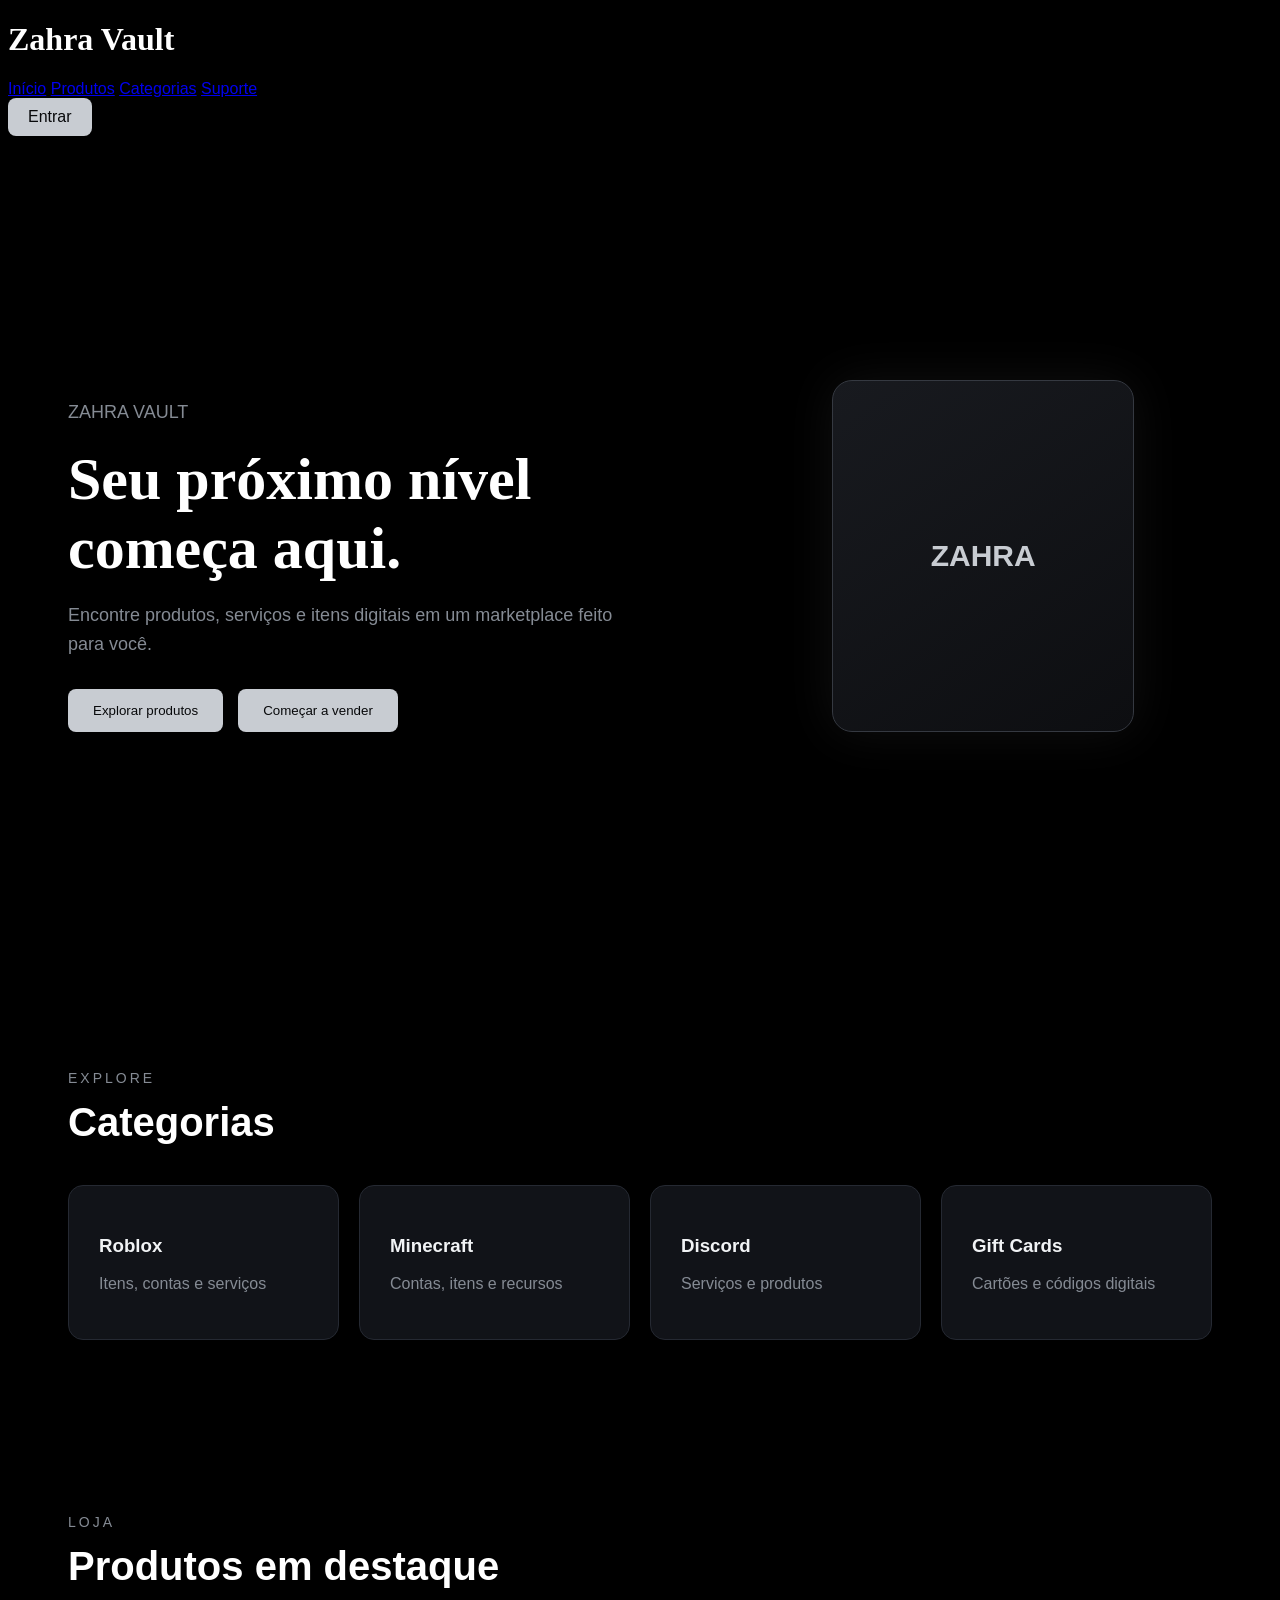
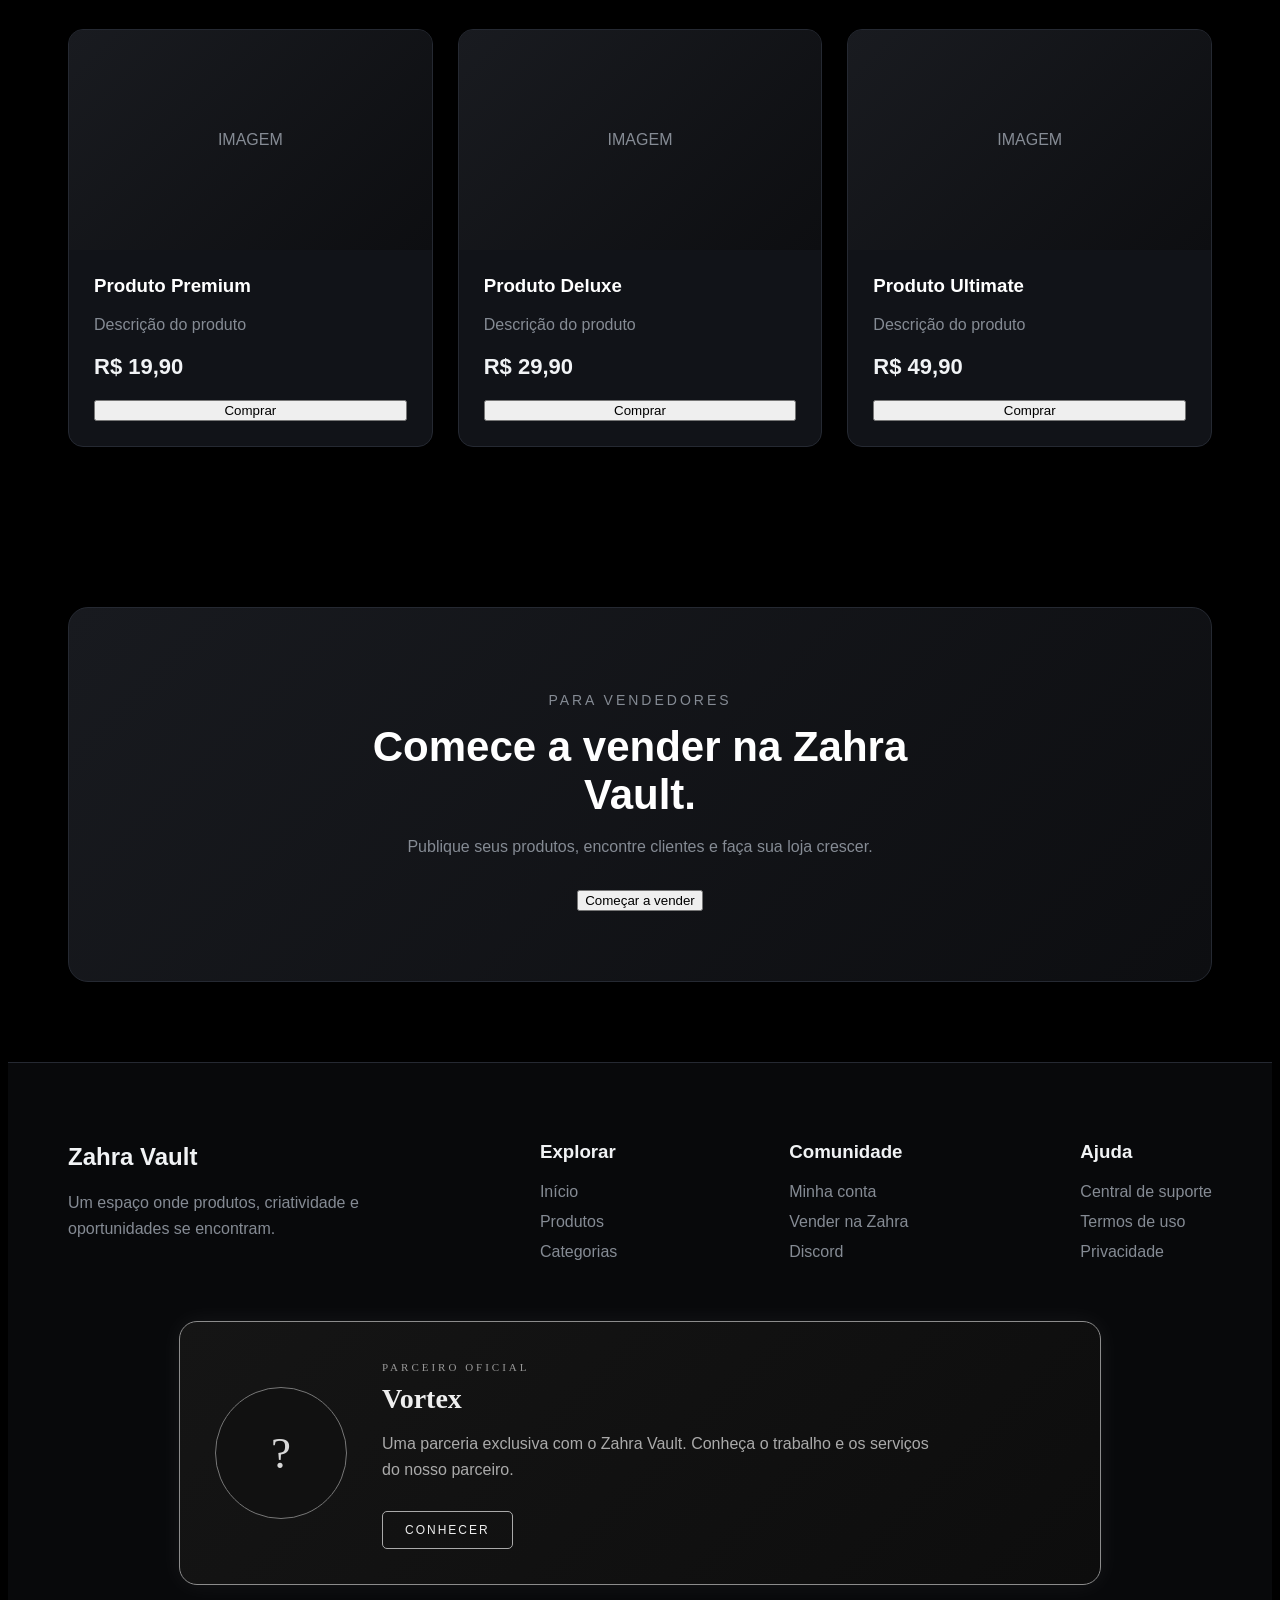
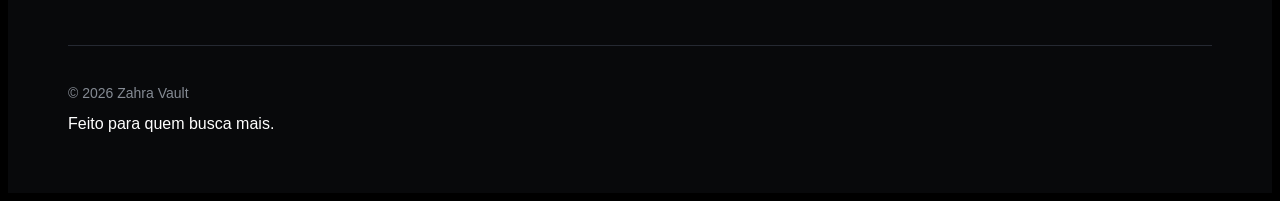
==== index.html @ 8296b580 "Add files via upload" ====
<!DOCTYPE html>
<html lang="pt-BR">

<head>
    <meta charset="UTF-8">
    <meta name="viewport" content="width=device-width, initial-scale=1.0">

    <link rel="stylesheet" href="style.css">

    <title>Zahra Vault</title>
</head>

<body>

    <header>

        <div class="logo">
            <h1>Zahra Vault</h1>
        </div>

        <nav>
            <a href="index.html">Início</a>
            <a href="produtos.html">Produtos</a>
            <a href="categorias.html">Categorias</a>
            <a href="suporte.html">Suporte</a>
        </nav>

        <a href="login.html" class="login">Entrar</a>

    </header>


    <section class="hero">

        <div class="hero-text">

            <p class="subtitle">ZAHRA VAULT</p>

            <h2>Seu próximo nível começa aqui.</h2>

            <p>
                Encontre produtos, serviços e itens digitais
                em um marketplace feito para você.
            </p>

            <div class="hero-buttons">

                <a href="produtos.html">
                    <button>Explorar produtos</button>
                </a>

                <button class="secondary seller-button">
                    Começar a vender
                </button>

            </div>

        </div>


        <div class="hero-visual">

            <div class="visual-card">
                ZAHRA
            </div>

        </div>

    </section>


    <section class="categories">

        <div class="section-title">

            <p>EXPLORE</p>

            <h2>Categorias</h2>

        </div>


        <div class="category-container">

            <div class="category-card">

                <h3>Roblox</h3>

                <p>Itens, contas e serviços</p>

            </div>


            <div class="category-card">

                <h3>Minecraft</h3>

                <p>Contas, itens e recursos</p>

            </div>


            <div class="category-card">

                <h3>Discord</h3>

                <p>Serviços e produtos</p>

            </div>


            <div class="category-card">

                <h3>Gift Cards</h3>

                <p>Cartões e códigos digitais</p>

            </div>

        </div>

    </section>


    <section class="products">

        <div class="section-title">

            <p>LOJA</p>

            <h2>Produtos em destaque</h2>

        </div>


        <div class="products-container">


            <div class="product-card">

                <div class="product-image">
                    <span>IMAGEM</span>
                </div>

                <div class="product-info">

                    <h3>Produto Premium</h3>

                    <p>Descrição do produto</p>

                    <strong>R$ 19,90</strong>

                    <button>Comprar</button>

                </div>

            </div>


            <div class="product-card">

                <div class="product-image">
                    <span>IMAGEM</span>
                </div>

                <div class="product-info">

                    <h3>Produto Deluxe</h3>

                    <p>Descrição do produto</p>

                    <strong>R$ 29,90</strong>

                    <button>Comprar</button>

                </div>

            </div>


            <div class="product-card">

                <div class="product-image">
                    <span>IMAGEM</span>
                </div>

                <div class="product-info">

                    <h3>Produto Ultimate</h3>

                    <p>Descrição do produto</p>

                    <strong>R$ 49,90</strong>

                    <button>Comprar</button>

                </div>

            </div>


        </div>

    </section>


    <section class="seller">

        <div class="seller-content">

            <p>PARA VENDEDORES</p>

            <h2>Comece a vender na Zahra Vault.</h2>

            <span>
                Publique seus produtos, encontre clientes
                e faça sua loja crescer.
            </span>

            <button class="seller-button">
                Começar a vender
            </button>

        </div>

    </section>

<footer class="footer">

    <div class="footer-content">

        <div class="footer-brand">

            <h2>Zahra Vault</h2>

            <p>
                Um espaço onde produtos, criatividade
                e oportunidades se encontram.
            </p>

        </div>


        <div class="footer-column">

            <h3>Explorar</h3>

            <a href="index.html">Início</a>
            <a href="produtos.html">Produtos</a>
            <a href="categorias.html">Categorias</a>

        </div>


        <div class="footer-column">

            <h3>Comunidade</h3>

            <a href="login.html">Minha conta</a>
            <a href="#">Vender na Zahra</a>
            <a href="#">Discord</a>

        </div>


        <div class="footer-column">

            <h3>Ajuda</h3>

            <a href="suporte.html">Central de suporte</a>
            <a href="#">Termos de uso</a>
            <a href="#">Privacidade</a>

        </div>

    </div>

<div class="partner-card">
    <div class="partner-logo">
        <span>?</span>
    </div>

    <div class="partner-info">
        <span class="partner-label">PARCEIRO OFICIAL</span>
        <h2>Vortex</h2>
        <p>
            Uma parceria exclusiva com o Zahra Vault.
            Conheça o trabalho e os serviços do nosso parceiro.
        </p>

        <a href="https://vexiro-team-evfh.vercel.app/" class="partner-button">CONHECER</a>
    </div>
</div>

    <div class="footer-bottom">

        <p>
            © 2026 Zahra Vault
        </p>

        <span>
            Feito para quem busca mais.
        </span>

    </div>

</footer>

    <div id="message"></div>


    <script src="script.js"></script>

</body>

</html>
---- style.css ----
@font-face {
    font-family: "Bodoni";
    src: url("Fonts/Bodoni.ttf");
}

@font-face {
    font-family: "Cinzel";
    src: url("Fonts/Cinzel.otf");
}
.logo h1 {
    font-family: "Cinzel", serif;
}

.hero-text h2 {
    font-family: "Bodoni", serif;
}
body {
    font-family: Arial, sans-serif;
}

.hero {
    min-height: 80vh;

    display: flex;
    align-items: center;
    justify-content: space-between;

    padding: 60px;
}
.hero-text {
    width: 50%;
}
.hero-text h2 {
    font-size: 60px;
    margin: 15px 0;
}
.hero-text > p {
    color: #858B94;
    font-size: 18px;
    line-height: 1.6;
}
.hero-buttons {
    display: flex;
    gap: 15px;
    margin-top: 30px;
}
.hero-buttons button {
    padding: 14px 25px;
    border-radius: 8px;
    border: none;
    cursor: pointer;

    background-color: #C8CCD2;
    color: #08090B;
}
.hero-visual {
    width: 40%;
    display: flex;
    justify-content: center;
}
.visual-card {
    width: 300px;
    height: 350px;

    display: flex;
    align-items: center;
    justify-content: center;

    border: 1px solid #353941;
    border-radius: 20px;

    background: linear-gradient(
        145deg,
        #181A1F,
        #0D0E11
    );

    box-shadow: 0 0 50px rgba(200, 204, 210, 0.08);

    color: #C8CCD2;
    font-size: 30px;
    font-weight: bold;
}
@media (max-width: 768px) {
    .footer {
    padding: 50px 20px;
}

.footer-content {
    flex-direction: column;
    gap: 35px;
}

.footer-brand {
    max-width: none;
}

.footer-bottom {
    margin-top: 40px;
}

    .support-page {
    padding: 60px 20px;
}

.support-container {
    flex-direction: column;
}

.support-card {
    min-width: 0;
}

.contact-support {
    padding: 40px 20px;
}

    .categories-page {
    padding: 60px 20px;
}

    .seller {
    margin: 60px 20px;
    padding: 50px 25px;
}

.seller-content h2 {
    font-size: 32px;
}

    .products {
    padding: 60px 20px;
}

.products-container {
    flex-direction: column;
}

.product-card {
    min-width: 0;
}

    header {
        padding: 20px;
    }

    nav {
        display: none;
    }

    .hero {
        flex-direction: column;
        text-align: center;
        padding: 50px 20px;
    }

    .hero-text {
        width: 100%;
    }

    .hero-text h2 {
        font-size: 40px;
    }

    .hero-visual {
        width: 100%;
        margin-top: 50px;
    }

    .hero-buttons {
        justify-content: center;
        flex-wrap: wrap;
    }

}
.categories {
    padding: 80px 60px;
}

.section-title {
    margin-bottom: 40px;
}

.section-title p {
    color: #858B94;
    font-size: 14px;
    letter-spacing: 3px;
}

.section-title h2 {
    font-size: 40px;
    margin: 10px 0;
}

.category-container {
    display: flex;
    gap: 20px;
    flex-wrap: wrap;
}

.category-card {
    flex: 1;
    min-width: 200px;

    padding: 30px;

    background-color: #111318;
    border: 1px solid #252932;
    border-radius: 15px;

    transition: 0.3s;
}

.category-card h3 {
    color: #F1F3F5;
}

.category-card p {
    color: #858B94;
}
.products {
    padding: 80px 60px;
}

.products-container {
    display: flex;
    gap: 25px;
    flex-wrap: wrap;
}

.product-card {
    flex: 1;
    min-width: 250px;

    background-color: #111318;
    border: 1px solid #252932;
    border-radius: 15px;

    overflow: hidden;

    transition: 0.3s;
}

.product-card:hover {
    transform: translateY(-8px);
    border-color: #C8CCD2;
}

.product-image {
    height: 220px;

    display: flex;
    align-items: center;
    justify-content: center;

    background: linear-gradient(
        135deg,
        #191B20,
        #0D0E11
    );

    color: #858B94;
}

.product-info {
    padding: 25px;
}

.product-info h3 {
    margin-top: 0;
}

.product-info p {
    color: #858B94;
}

.product-info strong {
    display: block;

    margin: 20px 0;

    font-size: 22px;
    color: #F1F3F5;
}

.product-info button {
    width: 100%;
}
.seller {
    margin: 80px 60px;
    padding: 70px 50px;

    text-align: center;

    border: 1px solid #252932;
    border-radius: 20px;

    background: linear-gradient(
        135deg,
        #181A1F,
        #0D0E11
    );
}

.seller-content {
    max-width: 650px;
    margin: auto;
}

.seller-content p {
    color: #858B94;
    font-size: 14px;
    letter-spacing: 3px;
}

.seller-content h2 {
    font-size: 42px;
    margin: 15px 0;
}

.seller-content span {
    display: block;

    color: #858B94;
    line-height: 1.6;
    margin-bottom: 30px;
}
#message {
    position: fixed;

    bottom: 30px;
    right: 30px;

    padding: 15px 20px;

    background-color: #111318;
    color: #F1F3F5;

    border: 1px solid #C8CCD2;
    border-radius: 10px;

    opacity: 0;
    transform: translateY(20px);

    transition: 0.3s;

    pointer-events: none;
}
.login {
    display: inline-block;

    padding: 10px 20px;

    background-color: #C8CCD2;
    color: #08090B;

    border-radius: 8px;

    text-decoration: none;

    cursor: pointer;
}

.login:hover {
    background-color: #F1F3F5;
}
.login-page {
    min-height: 100vh;

    display: flex;
    align-items: center;
    justify-content: center;

    padding: 20px;
}

.login-box {
    width: 100%;
    max-width: 400px;

    padding: 40px;

    background-color: #111318;

    border: 1px solid #252932;
    border-radius: 20px;

    box-sizing: border-box;
}

.login-box h1 {
    text-align: center;
    color: #F1F3F5;
}

.login-box > p {
    text-align: center;
    color: #858B94;
    margin-bottom: 30px;
}

.login-box form {
    display: flex;
    flex-direction: column;
    gap: 10px;
}

.login-box label {
    color: #C8CCD2;
}

.login-box input {
    padding: 14px;

    background-color: #08090B;
    color: white;

    border: 1px solid #252932;
    border-radius: 8px;

    outline: none;
}

.login-box input:focus {
    border-color: #C8CCD2;
}

.login-box button {
    margin-top: 15px;

    padding: 14px;

    border: none;
    border-radius: 8px;

    background-color: #C8CCD2;
    color: #08090B;

    cursor: pointer;
}

.login-box button:hover {
    background-color: #F1F3F5;
}

.login-box > a {
    display: block;

    margin-top: 25px;

    text-align: center;

    color: #858B94;
    text-decoration: none;
}

.login-box > a:hover {
    color: #F1F3F5;
}
.products-page {
    padding: 80px 60px;
}

.products-page .section-title {
    margin-bottom: 50px;
}

.products-page .section-title span {
    color: #858B94;
}
.categories-page {
    padding: 80px 60px;
}

.categories-page .section-title {
    margin-bottom: 50px;
}

.categories-page .section-title span {
    color: #858B94;
}

.categories-page .category-card a {
    display: inline-block;

    margin-top: 20px;

    color: #C8CCD2;
    text-decoration: none;
}

.categories-page .category-card a:hover {
    color: #F1F3F5;
}
.support-page {
    padding: 80px 60px;
}

.support-page .section-title {
    margin-bottom: 50px;
}

.support-page .section-title span {
    color: #858B94;
}

.support-container {
    display: flex;
    gap: 25px;
    flex-wrap: wrap;
}

.support-card {
    flex: 1;
    min-width: 250px;

    padding: 30px;

    background-color: #111318;

    border: 1px solid #252932;
    border-radius: 15px;

    transition: 0.3s;
}

.support-card:hover {
    transform: translateY(-8px);

    border-color: #C8CCD2;

    box-shadow: 0 10px 30px rgba(200, 204, 210, 0.08);
}

.support-card p {
    color: #858B94;

    line-height: 1.6;
}

.support-card a,
.contact-support a {
    display: inline-block;

    margin-top: 15px;

    color: #C8CCD2;

    text-decoration: none;
}

.support-card a:hover,
.contact-support a:hover {
    color: #F1F3F5;
}

.contact-support {
    margin-top: 60px;
    padding: 50px;

    text-align: center;

    background-color: #111318;

    border: 1px solid #252932;
    border-radius: 20px;
}

.contact-support p {
    color: #858B94;
}
.footer {
    margin-top: 80px;

    padding: 60px;

    background-color: #08090B;

    border-top: 1px solid #252932;
}

.footer-content {
    display: flex;
    justify-content: space-between;
    gap: 50px;

    max-width: 1200px;
    margin: auto;
}

.footer-brand {
    max-width: 300px;
}

.footer-brand h2 {
    color: #F1F3F5;
}

.footer-brand p {
    color: #858B94;
    line-height: 1.6;
}

.footer-column {
    display: flex;
    flex-direction: column;
    gap: 12px;
}

.footer-column h3 {
    color: #F1F3F5;

    margin-bottom: 8px;
}

.footer-column a {
    color: #858B94;

    text-decoration: none;

    transition: 0.2s;
}

.footer-column a:hover {
    color: #F1F3F5;
}

.footer-bottom {
    max-width: 1200px;

    margin: 50px auto 0;

    padding-top: 25px;

    border-top: 1px solid #252932;
}

.footer-bottom p {
    color: #858B94;

    font-size: 14px;
}
body {
    background-color: black;
    color: white;
}
.partner-card {
    max-width: 850px;
    margin: 60px auto;
    padding: 35px;
    display: flex;
    align-items: center;
    gap: 35px;

    background: linear-gradient(
        135deg,
        #151515,
        #0d0d0d
    );

    border: 1px solid #8c8c8c;
    border-radius: 18px;

    box-shadow:
        0 0 25px rgba(255, 255, 255, 0.06);

    transition: 0.4s ease;
}

.partner-card:hover {
    transform: translateY(-6px);
    border-color: #d0d0d0;

    box-shadow:
        0 10px 40px rgba(255, 255, 255, 0.12);
}

.partner-logo {
    min-width: 130px;
    height: 130px;

    display: flex;
    align-items: center;
    justify-content: center;

    border: 1px solid #777;
    border-radius: 50%;

    background: #111;

    font-family: "Cinzel", serif;
    font-size: 45px;
    color: #d8d8d8;
}

.partner-info {
    flex: 1;
}

.partner-label {
    font-family: "Cinzel", serif;
    font-size: 11px;
    letter-spacing: 3px;
    color: #999;
}

.partner-info h2 {
    margin: 8px 0;
    font-family: "Cinzel", serif;
    color: #eee;
    font-size: 28px;
}

.partner-info p {
    color: #aaa;
    line-height: 1.6;
    max-width: 550px;
}

.partner-button {
    display: inline-block;
    margin-top: 12px;
    padding: 11px 22px;

    border: 1px solid #aaa;
    border-radius: 5px;

    color: #eee;
    text-decoration: none;

    font-size: 12px;
    letter-spacing: 2px;

    transition: 0.3s ease;
}

.partner-button:hover {
    background: #eee;
    color: #111;
}
@media (max-width: 600px) {

    .partner-card {
        width: calc(100% - 30px);
        margin: 40px auto;
        padding: 28px 20px;

        flex-direction: column;
        text-align: center;

        gap: 20px;
        box-sizing: border-box;
    }

    .partner-logo {
        min-width: 100px;
        width: 100px;
        height: 100px;

        font-size: 35px;
    }

    .partner-info {
        width: 100%;
    }

    .partner-label {
        font-size: 9px;
        letter-spacing: 2px;
    }

    .partner-info h2 {
        font-size: 23px;
        margin: 8px 0;
    }

    .partner-info p {
        font-size: 14px;
        line-height: 1.5;
        margin: 10px auto;
    }

    .partner-button {
        width: 100%;
        box-sizing: border-box;
        padding: 12px 0;
        margin-top: 10px;
    }
}
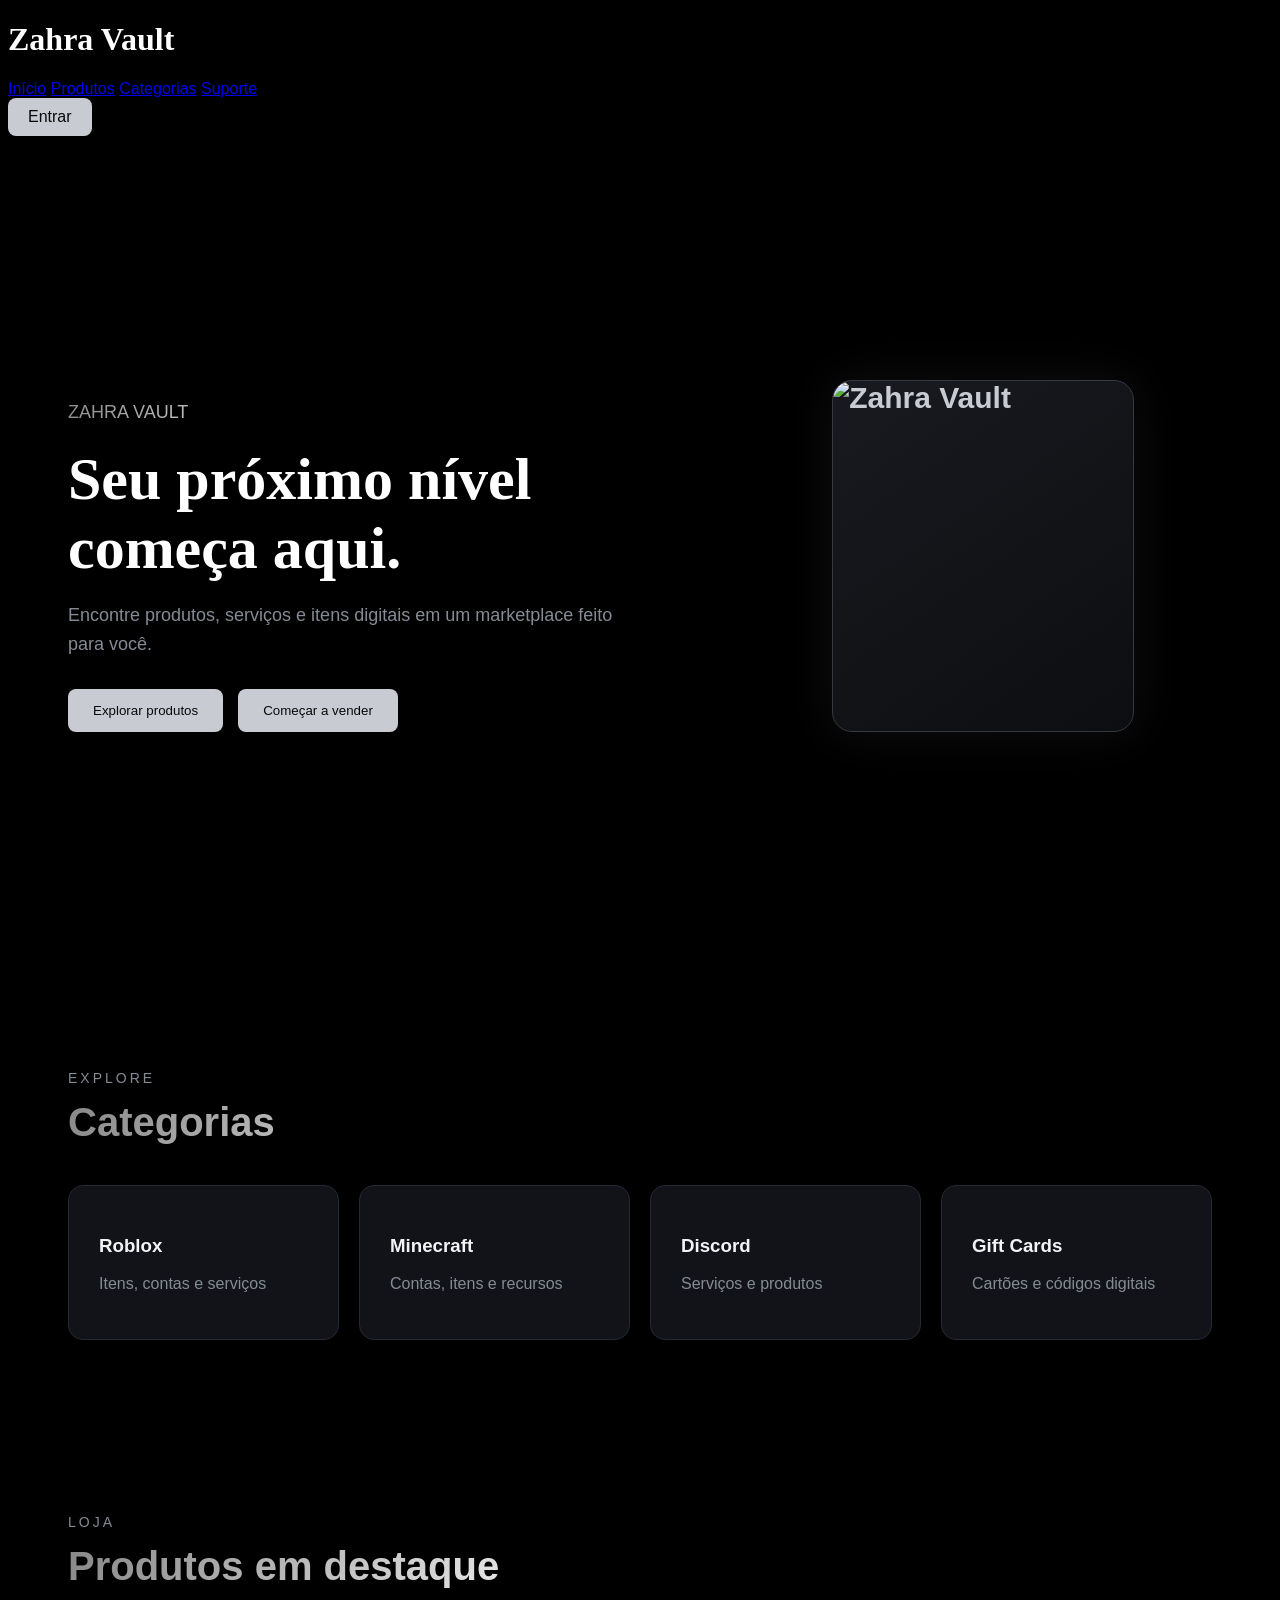
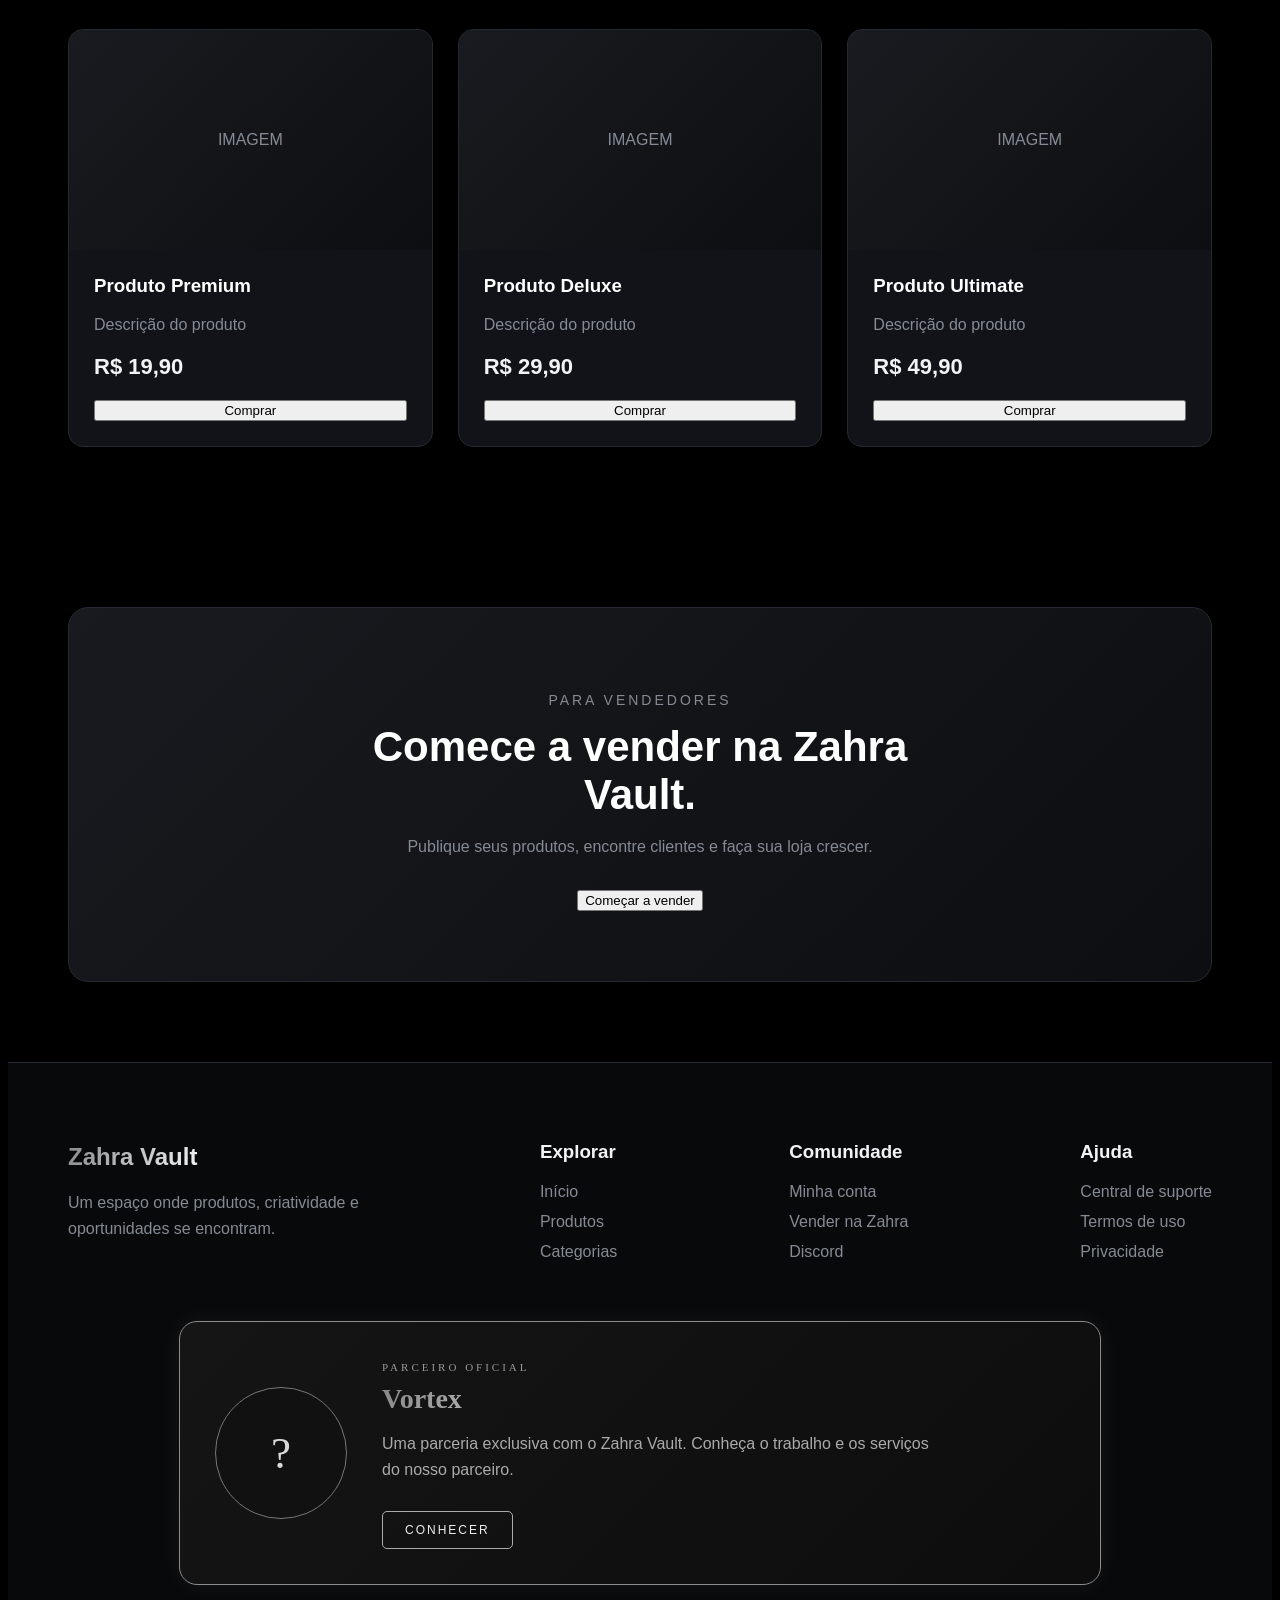
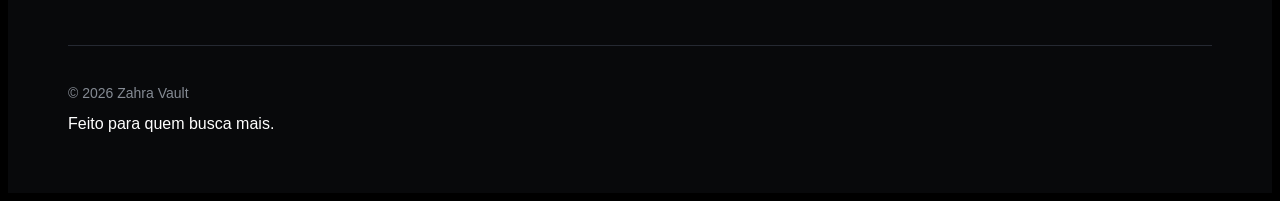
==== commit 47b370c4: "Add files via upload" ====
--- a/index.html
+++ b/index.html
@@ -34,7 +34,7 @@
 
         <div class="hero-text">
 
-            <p class="subtitle">ZAHRA VAULT</p>
+            <p class="subtitle chrome-text">ZAHRA VAULT</p>
 
             <h2>Seu próximo nível começa aqui.</h2>
 
@@ -61,7 +61,7 @@
         <div class="hero-visual">
 
             <div class="visual-card">
-                ZAHRA
+                <img src="Galeria/Zahra.png" alt="Zahra Vault">
             </div>
 
         </div>
@@ -75,7 +75,7 @@
 
             <p>EXPLORE</p>
 
-            <h2>Categorias</h2>
+            <h2 class="chrome-text">Categorias</h2>
 
         </div>
 
@@ -128,7 +128,7 @@
 
             <p>LOJA</p>
 
-            <h2>Produtos em destaque</h2>
+            <h2 class="chrome-text">Produtos em destaque</h2>
 
         </div>
 
@@ -231,7 +231,7 @@
 
         <div class="footer-brand">
 
-            <h2>Zahra Vault</h2>
+            <h2 class="chrome-text">Zahra Vault</h2>
 
             <p>
                 Um espaço onde produtos, criatividade
@@ -282,7 +282,7 @@
 
     <div class="partner-info">
         <span class="partner-label">PARCEIRO OFICIAL</span>
-        <h2>Vortex</h2>
+        <h2 class="chrome-text">Vortex</h2>
         <p>
             Uma parceria exclusiva com o Zahra Vault.
             Conheça o trabalho e os serviços do nosso parceiro.
--- a/style.css
+++ b/style.css
@@ -786,4 +786,515 @@
         padding: 12px 0;
         margin-top: 10px;
     }
+}
+.visual-card {
+    width: 300px;
+    height: 350px;
+
+    display: flex;
+    align-items: center;
+    justify-content: center;
+
+    border: 1px solid #353941;
+    border-radius: 20px;
+
+    background: linear-gradient(
+        145deg,
+        #181A1F,
+        #0D0E11
+    );
+
+    box-shadow:
+        0 0 50px rgba(200, 204, 210, 0.08);
+
+    overflow: hidden;
+}
+
+.visual-card img {
+    width: 100%;
+    height: 100%;
+
+    object-fit: contain;
+
+    display: block;
+}
+p a {
+    color: #d8d8d8;
+    text-decoration: none;
+    transition: 0.3s;
+}
+
+p a:hover {
+    color: #ffffff;
+}
+.login-box h1 {
+    background: linear-gradient(
+        120deg,
+        #8f8f8f,
+        #f5f5f5,
+        #bdbdbd,
+        #ffffff,
+        #707070,
+        #e8e8e8,
+        #ffffff,
+        #999999
+    );
+
+    background-size: 300% 300%;
+    -webkit-background-clip: text;
+    -webkit-text-fill-color: transparent;
+    background-clip: text;
+
+    animation: chromeMove 5s linear infinite;
+}
+
+@keyframes chromeMove {
+    0% {
+        background-position: 0% 50%;
+    }
+
+    50% {
+        background-position: 100% 50%;
+    }
+
+    100% {
+        background-position: 0% 50%;
+    }
+}
+.chrome-text {
+    background: linear-gradient(
+        120deg,
+        #8a8a8a,
+        #eeeeee,
+        #ffffff,
+        #b8b8b8,
+        #f8f8f8,
+        #777777,
+        #eeeeee,
+        #ffffff
+    );
+
+    background-size: 300% 300%;
+
+    -webkit-background-clip: text;
+    -webkit-text-fill-color: transparent;
+    background-clip: text;
+
+    animation: chromeMove 5s linear infinite;
+}
+
+@keyframes chromeMove {
+    0% {
+        background-position: 0% 50%;
+    }
+
+    50% {
+        background-position: 100% 50%;
+    }
+
+    100% {
+        background-position: 0% 50%;
+    }
+}
+/* =========================
+   HOME DA CONTA
+========================= */
+
+.account-home {
+    max-width: 1100px;
+    margin: 0 auto;
+    padding: 80px 25px;
+}
+
+
+/* =========================
+   BOAS-VINDAS
+========================= */
+
+.welcome {
+    margin-bottom: 45px;
+}
+
+.welcome .subtitle {
+    font-size: 13px;
+    letter-spacing: 4px;
+    margin-bottom: 12px;
+}
+
+.welcome h2 {
+    font-size: 42px;
+    margin-bottom: 15px;
+}
+
+.welcome > p:last-child {
+    color: #999;
+    font-size: 16px;
+}
+
+
+/* =========================
+   PAINEL DA CONTA
+========================= */
+
+.account-panel {
+    display: flex;
+    justify-content: space-between;
+    align-items: center;
+    gap: 30px;
+
+    padding: 30px;
+
+    background: linear-gradient(
+        145deg,
+        #151515,
+        #0d0d0d
+    );
+
+    border: 1px solid #2d2d2d;
+    border-radius: 18px;
+
+    box-shadow:
+        0 20px 50px rgba(0, 0, 0, 0.35);
+
+    margin-bottom: 80px;
+}
+
+
+/* =========================
+   INFORMAÇÕES DO USUÁRIO
+========================= */
+
+.account-info {
+    display: flex;
+    align-items: center;
+    gap: 18px;
+}
+
+.account-avatar {
+    width: 65px;
+    height: 65px;
+
+    display: flex;
+    align-items: center;
+    justify-content: center;
+
+    border-radius: 50%;
+
+    background: linear-gradient(
+        145deg,
+        #eeeeee,
+        #777777
+    );
+
+    color: #111;
+
+    font-size: 24px;
+    font-weight: bold;
+
+    box-shadow:
+        0 0 25px rgba(255, 255, 255, 0.08);
+}
+
+.account-label {
+    font-size: 11px;
+    letter-spacing: 3px;
+    color: #777;
+    margin-bottom: 5px;
+}
+
+.account-info h3 {
+    margin-bottom: 5px;
+    font-size: 20px;
+}
+
+.account-info p:last-child {
+    color: #888;
+}
+
+
+/* =========================
+   STATUS
+========================= */
+
+.account-status {
+    display: flex;
+    align-items: center;
+    gap: 12px;
+
+    padding: 15px 20px;
+
+    border: 1px solid #292929;
+    border-radius: 12px;
+
+    background: #111;
+}
+
+.status-dot {
+    width: 9px;
+    height: 9px;
+
+    border-radius: 50%;
+
+    background: #d8d8d8;
+
+    box-shadow:
+        0 0 10px rgba(255, 255, 255, 0.5);
+}
+
+.account-status strong {
+    font-size: 14px;
+}
+
+.account-status p {
+    margin-top: 4px;
+    color: #777;
+    font-size: 12px;
+}
+
+
+/* =========================
+   TÍTULO DAS OPÇÕES
+========================= */
+
+.account-options {
+    margin-bottom: 70px;
+}
+
+.account-options .section-title {
+    margin-bottom: 30px;
+}
+
+.account-options .section-title p {
+    color: #777;
+    letter-spacing: 4px;
+    font-size: 12px;
+}
+
+.account-options .section-title h2 {
+    margin-top: 8px;
+    font-size: 30px;
+}
+
+
+/* =========================
+   CARDS
+========================= */
+
+.account-grid {
+    display: grid;
+
+    grid-template-columns:
+        repeat(3, 1fr);
+
+    gap: 20px;
+}
+
+.account-card {
+    display: block;
+
+    padding: 30px;
+
+    background: #111;
+
+    border: 1px solid #292929;
+    border-radius: 16px;
+
+    color: white;
+    text-decoration: none;
+
+    transition:
+        transform 0.3s ease,
+        border-color 0.3s ease,
+        background 0.3s ease,
+        box-shadow 0.3s ease;
+}
+
+.account-card:hover {
+    transform: translateY(-6px);
+
+    border-color: #777;
+
+    background: #161616;
+
+    box-shadow:
+        0 15px 35px rgba(0, 0, 0, 0.4);
+}
+
+.card-icon {
+    display: block;
+
+    font-size: 28px;
+
+    color: #dcdcdc;
+
+    margin-bottom: 20px;
+}
+
+.account-card h3 {
+    font-size: 19px;
+    margin-bottom: 10px;
+}
+
+.account-card p {
+    color: #777;
+    font-size: 14px;
+    line-height: 1.6;
+}
+
+
+/* =========================
+   DESTAQUE
+========================= */
+
+.featured-account {
+    display: flex;
+
+    justify-content: space-between;
+    align-items: center;
+
+    gap: 30px;
+
+    padding: 45px;
+
+    border-radius: 20px;
+
+    background:
+        linear-gradient(
+            120deg,
+            #151515,
+            #0b0b0b
+        );
+
+    border: 1px solid #303030;
+
+    margin-bottom: 40px;
+}
+
+.featured-account p {
+    color: #777;
+
+    font-size: 11px;
+
+    letter-spacing: 4px;
+
+    margin-bottom: 10px;
+}
+
+.featured-account h2 {
+    font-size: 30px;
+    margin-bottom: 10px;
+}
+
+.featured-account span {
+    color: #888;
+    font-size: 14px;
+}
+
+.featured-account a {
+    flex-shrink: 0;
+
+    padding: 13px 22px;
+
+    border: 1px solid #777;
+
+    border-radius: 8px;
+
+    color: white;
+
+    text-decoration: none;
+
+    transition: 0.3s;
+}
+
+.featured-account a:hover {
+    background: #eee;
+    color: #111;
+}
+
+
+/* =========================
+   CROMADO
+========================= */
+
+.chrome-text {
+    background: linear-gradient(
+        120deg,
+        #888888,
+        #eeeeee,
+        #ffffff,
+        #b8b8b8,
+        #f8f8f8,
+        #777777,
+        #eeeeee,
+        #ffffff
+    );
+
+    background-size: 300% 300%;
+
+    -webkit-background-clip: text;
+    -webkit-text-fill-color: transparent;
+
+    background-clip: text;
+
+    animation: chromeMove 5s linear infinite;
+}
+
+@keyframes chromeMove {
+
+    0% {
+        background-position: 0% 50%;
+    }
+
+    50% {
+        background-position: 100% 50%;
+    }
+
+    100% {
+        background-position: 0% 50%;
+    }
+
+}
+
+
+/* =========================
+   CELULAR
+========================= */
+
+@media (max-width: 700px) {
+
+    .account-home {
+        padding: 55px 18px;
+    }
+
+    .welcome h2 {
+        font-size: 32px;
+    }
+
+    .account-panel {
+        flex-direction: column;
+        align-items: flex-start;
+    }
+
+    .account-status {
+        width: 100%;
+        box-sizing: border-box;
+    }
+
+    .account-grid {
+        grid-template-columns: 1fr;
+    }
+
+    .featured-account {
+        flex-direction: column;
+        align-items: flex-start;
+
+        padding: 30px;
+    }
+
+    .featured-account a {
+        width: 100%;
+        text-align: center;
+        box-sizing: border-box;
+    }
+
 }
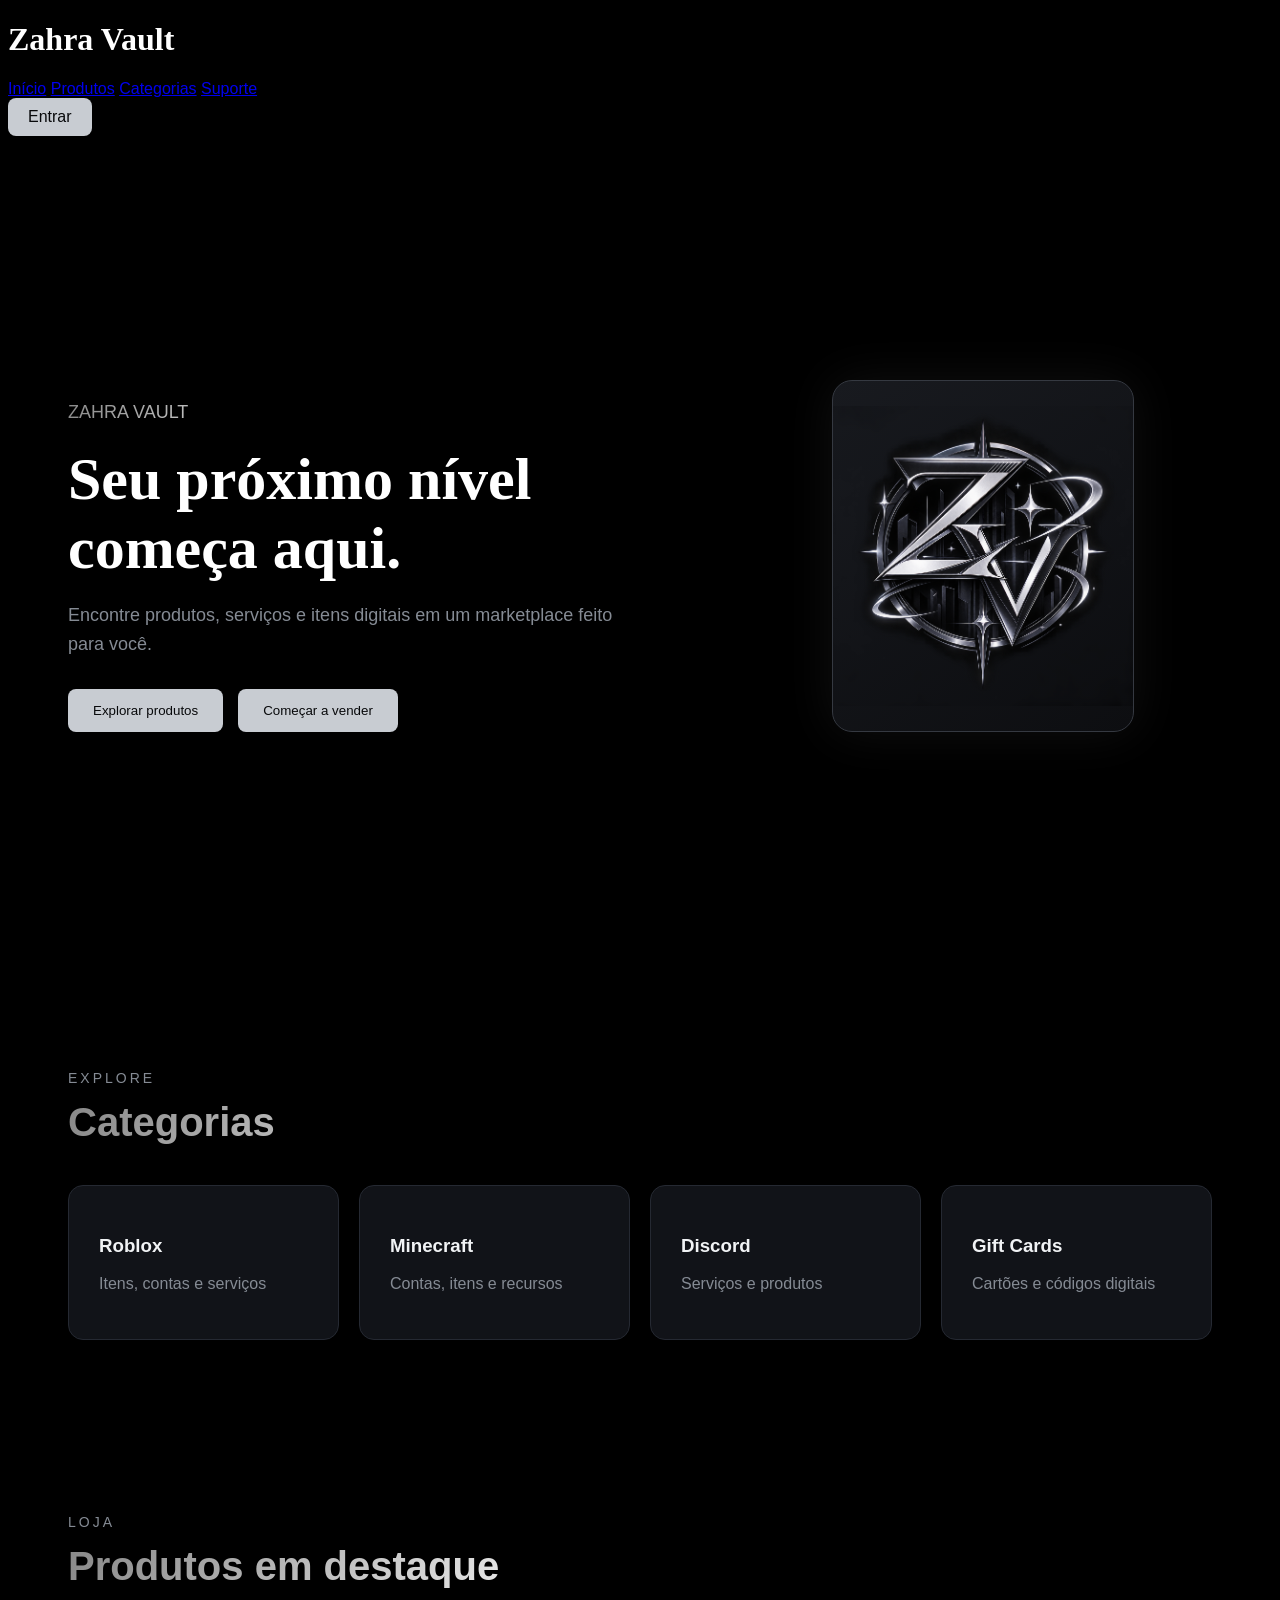
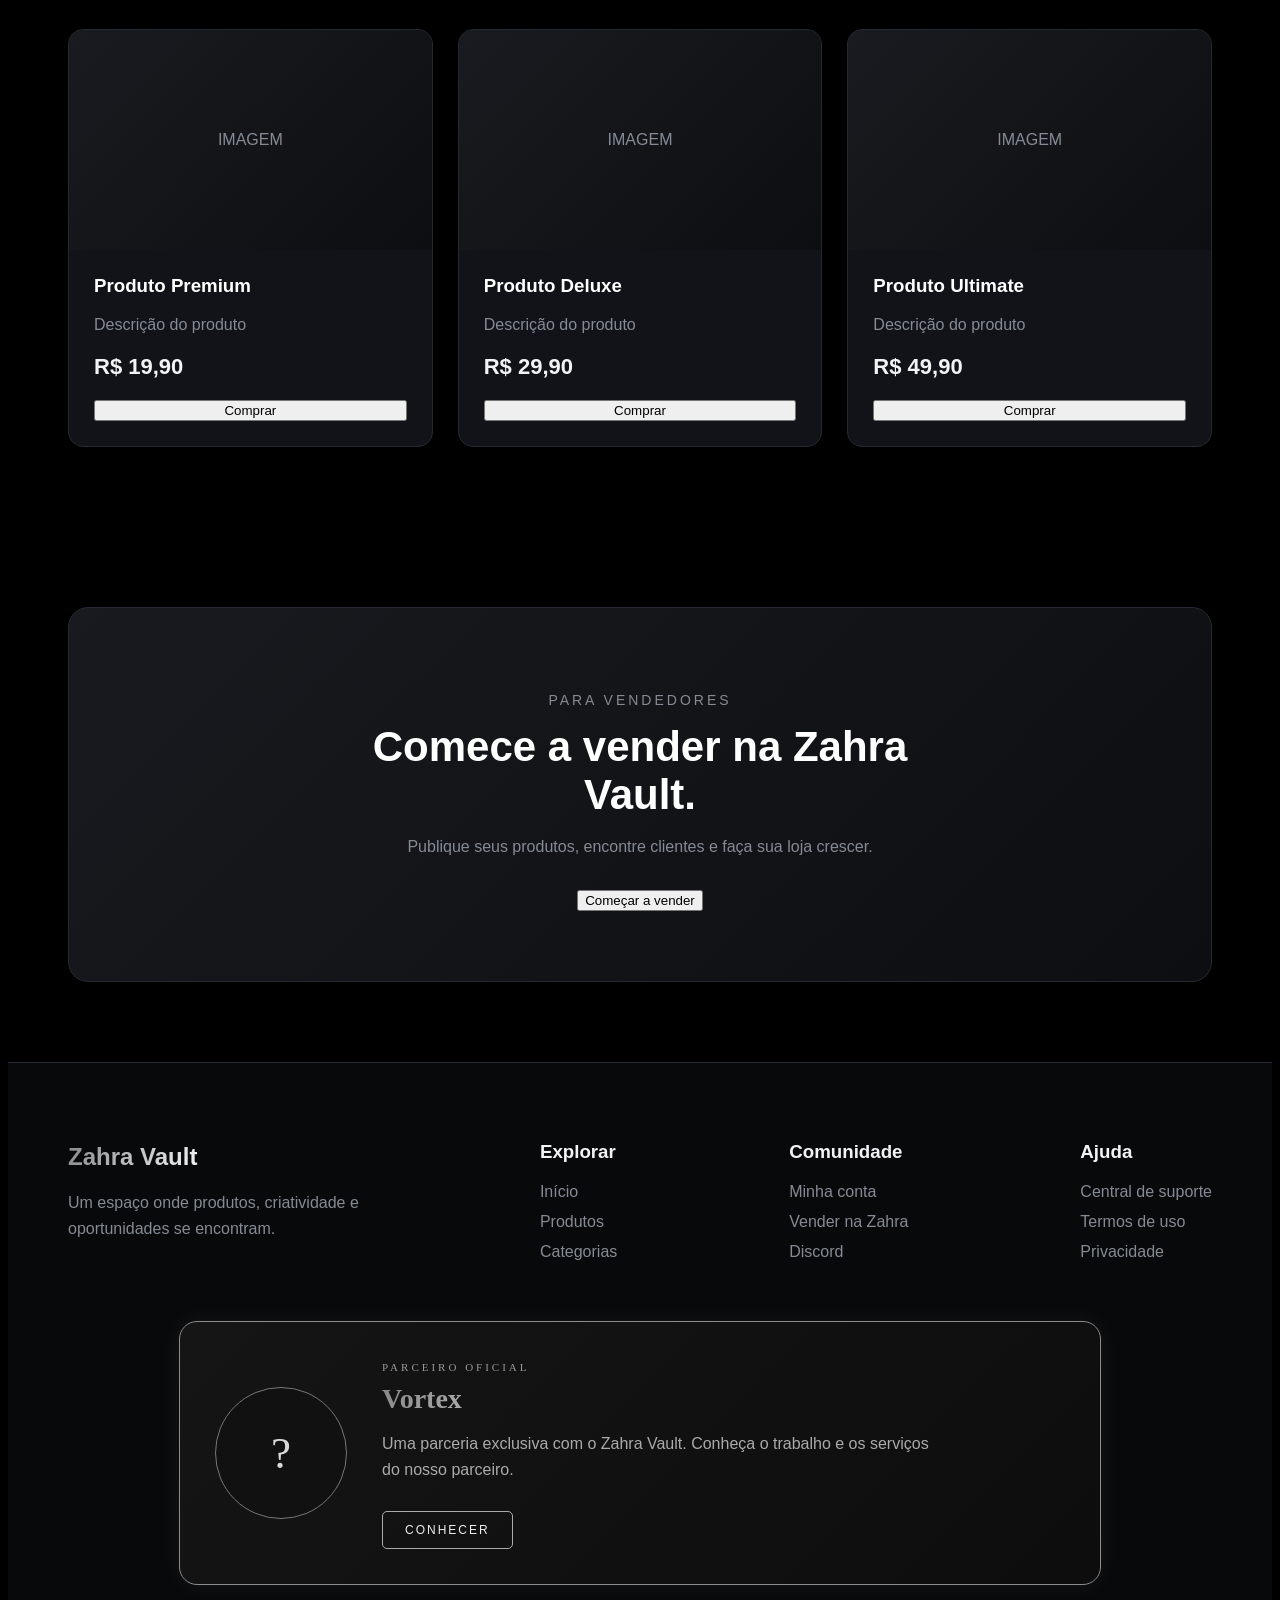
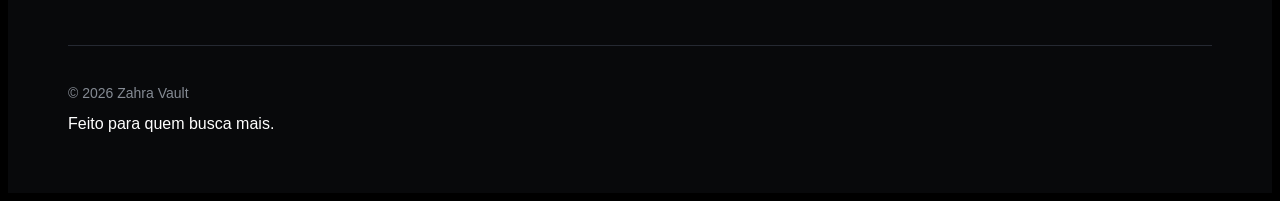
==== commit a25ab842: "Add files via upload" ====
--- a/index.html
+++ b/index.html
@@ -61,7 +61,7 @@
         <div class="hero-visual">
 
             <div class="visual-card">
-                <img src="Galeria/Zahra.png" alt="Zahra Vault">
+                <img src="Zahra.png" alt="Zahra Vault">
             </div>
 
         </div>
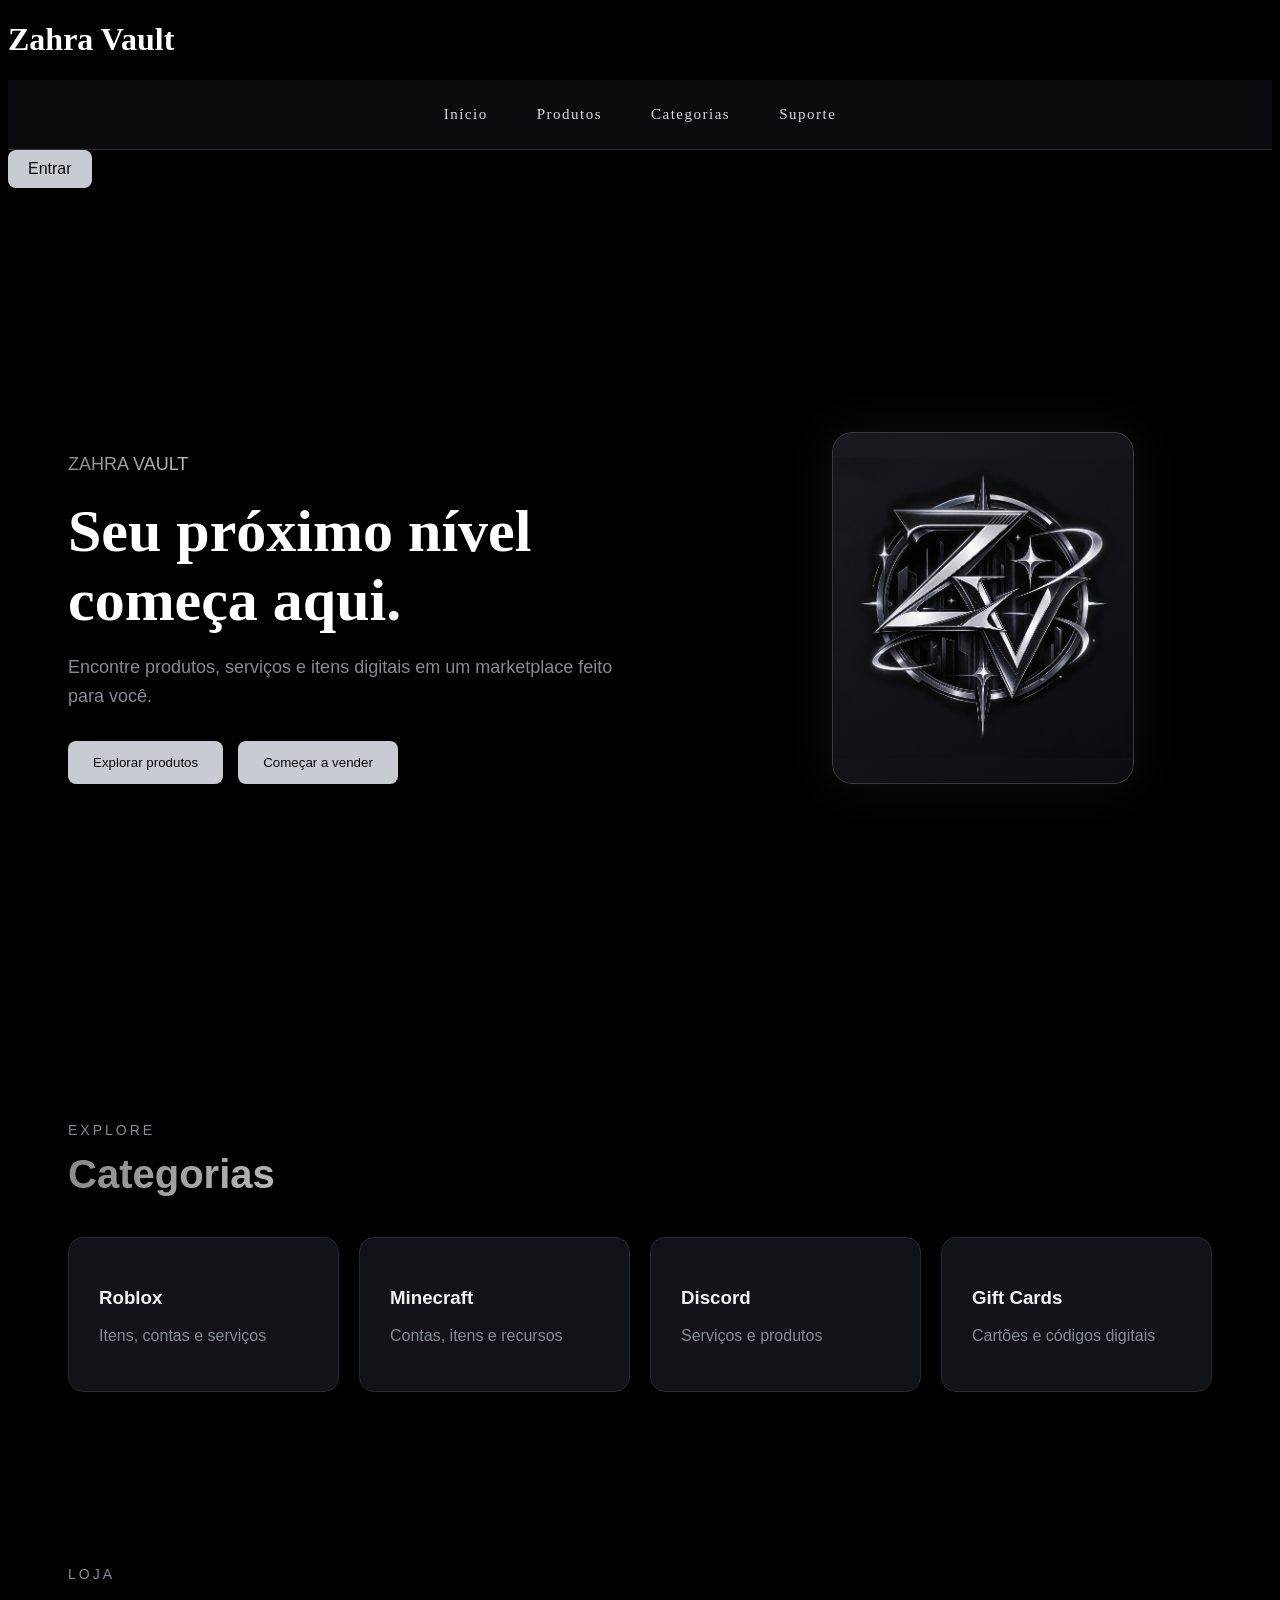
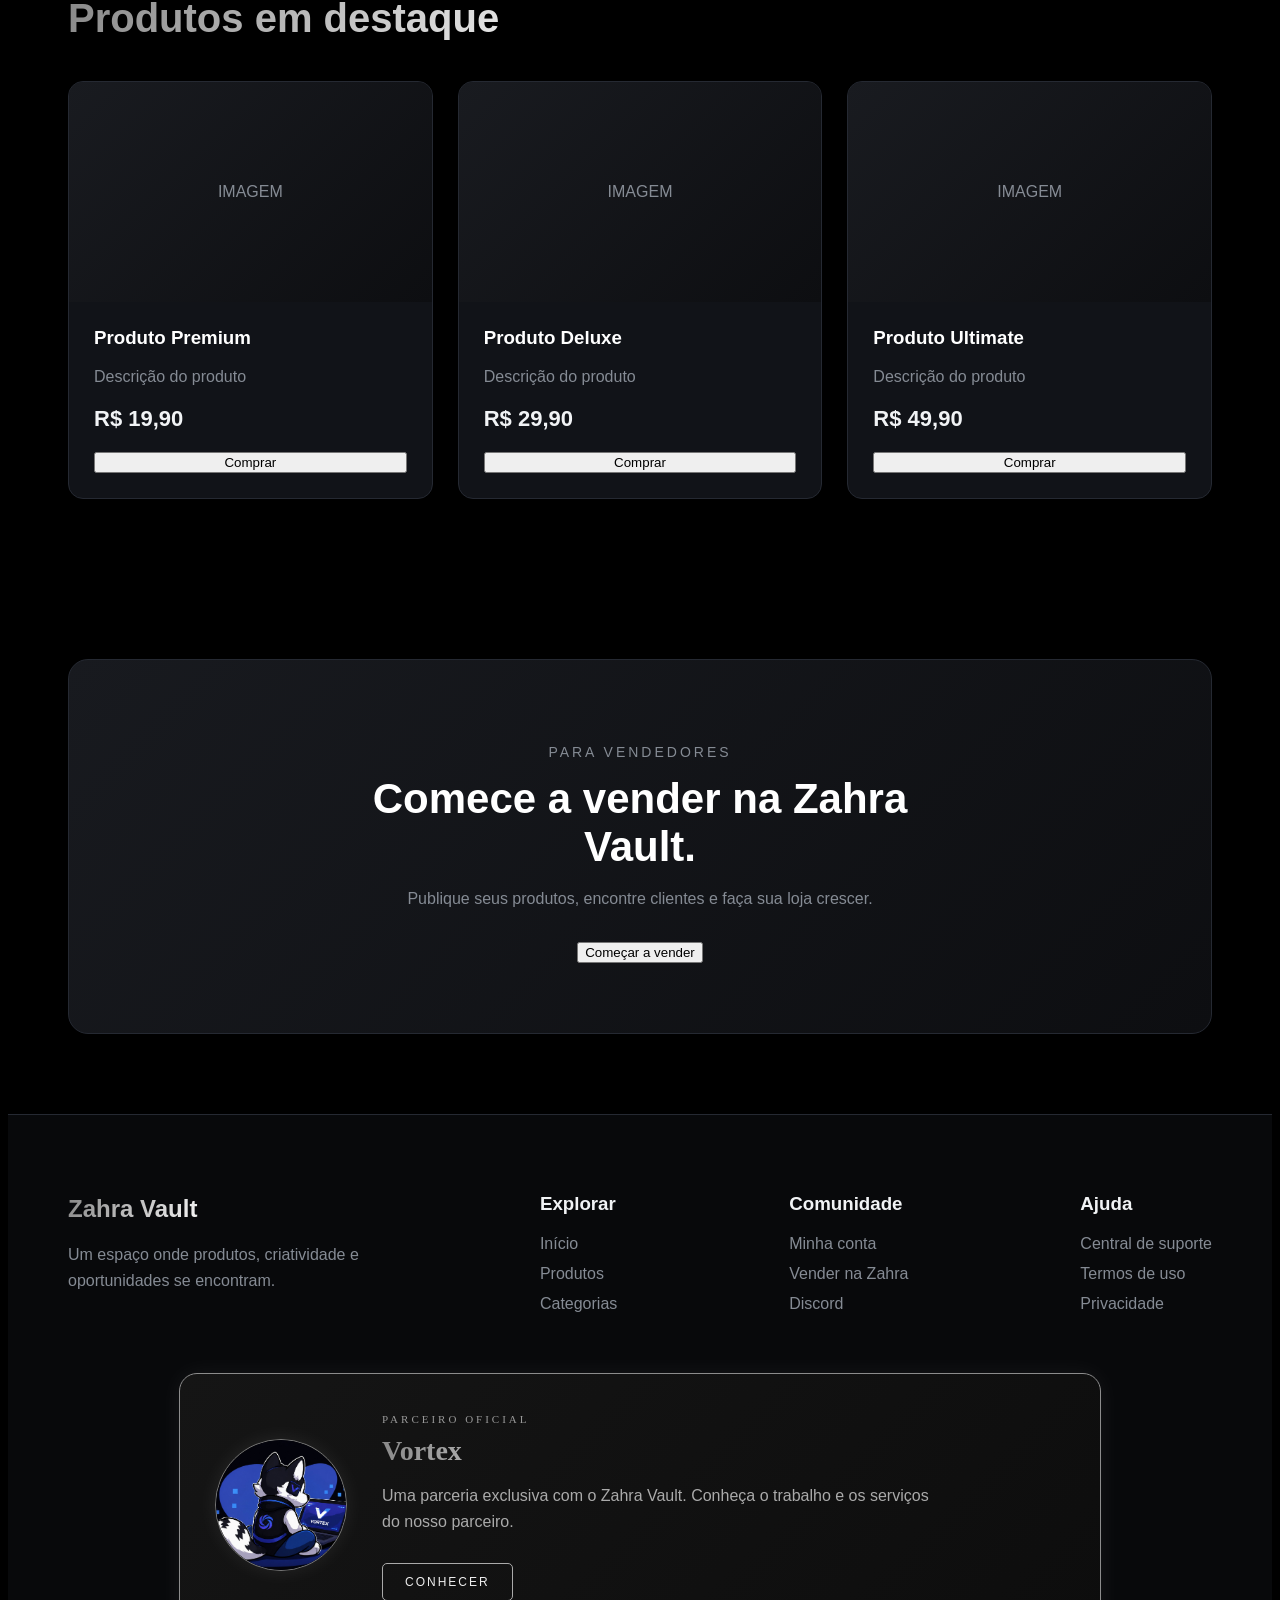
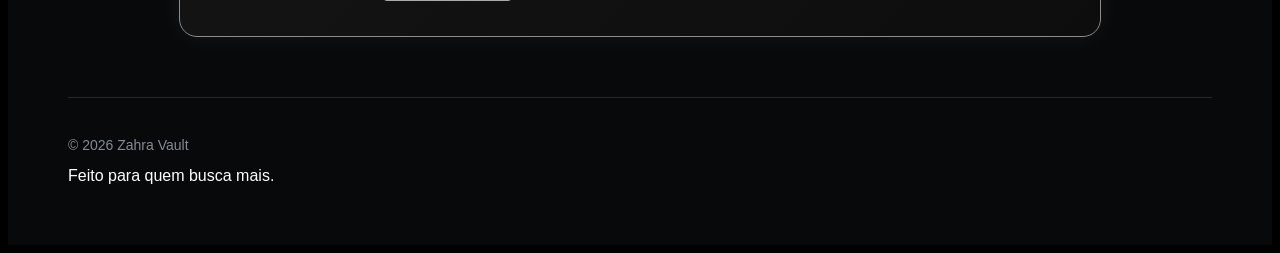
==== commit 9095d249: "Add files via upload" ====
--- a/index.html
+++ b/index.html
@@ -49,9 +49,10 @@
                     <button>Explorar produtos</button>
                 </a>
 
-                <button class="secondary seller-button">
-                    Começar a vender
-                </button>
+                
+                    <a href="login.html">
+                    <button class="secondary seller-button">Começar a vender</button>
+                    </a>
 
             </div>
 
@@ -277,7 +278,7 @@
 
 <div class="partner-card">
     <div class="partner-logo">
-        <span>?</span>
+        <img src="vortex.jpg" alt="vortex"></img>
     </div>
 
     <div class="partner-info">
--- a/style.css
+++ b/style.css
@@ -677,6 +677,7 @@
 
 .partner-logo {
     min-width: 130px;
+    width: 130px;
     height: 130px;
 
     display: flex;
@@ -688,9 +689,21 @@
 
     background: #111;
 
-    font-family: "Cinzel", serif;
-    font-size: 45px;
-    color: #d8d8d8;
+    overflow: hidden;
+
+    box-shadow:
+        0 0 20px rgba(255, 255, 255, 0.08);
+}
+
+.partner-logo img {
+    width: 100%;
+    height: 100%;
+
+    object-fit: cover;
+
+    border-radius: 50%;
+
+    display: block;
 }
 
 .partner-info {
@@ -1297,4 +1310,83 @@
         box-sizing: border-box;
     }
 
+}
+/* =========================
+   NAVEGAÇÃO
+========================= */
+
+nav {
+    display: flex;
+    align-items: center;
+    justify-content: center;
+    gap: 45px;
+
+    padding: 18px 30px;
+
+    background: rgba(15, 15, 18, 0.75);
+    border-bottom: 1px solid rgba(220, 220, 230, 0.18);
+
+    backdrop-filter: blur(12px);
+}
+
+/* Links */
+
+nav a {
+    position: relative;
+
+    color: #d8d8df;
+    text-decoration: none;
+
+    font-family: "Cinzel", serif;
+    font-size: 15px;
+    letter-spacing: 1.5px;
+
+    padding: 8px 2px;
+
+    transition:
+        color 0.3s ease,
+        transform 0.3s ease,
+        text-shadow 0.3s ease;
+}
+
+/* Linha metálica embaixo */
+
+nav a::after {
+    content: "";
+
+    position: absolute;
+
+    left: 50%;
+    bottom: -3px;
+
+    width: 0;
+    height: 1px;
+
+    background: linear-gradient(
+        90deg,
+        transparent,
+        #ffffff,
+        #a8a8b0,
+        transparent
+    );
+
+    transform: translateX(-50%);
+
+    transition: width 0.3s ease;
+}
+
+/* Hover */
+
+nav a:hover {
+    color: #ffffff;
+
+    transform: translateY(-2px);
+
+    text-shadow:
+        0 0 8px rgba(255, 255, 255, 0.45),
+        0 0 18px rgba(180, 180, 190, 0.25);
+}
+
+nav a:hover::after {
+    width: 100%;
 }
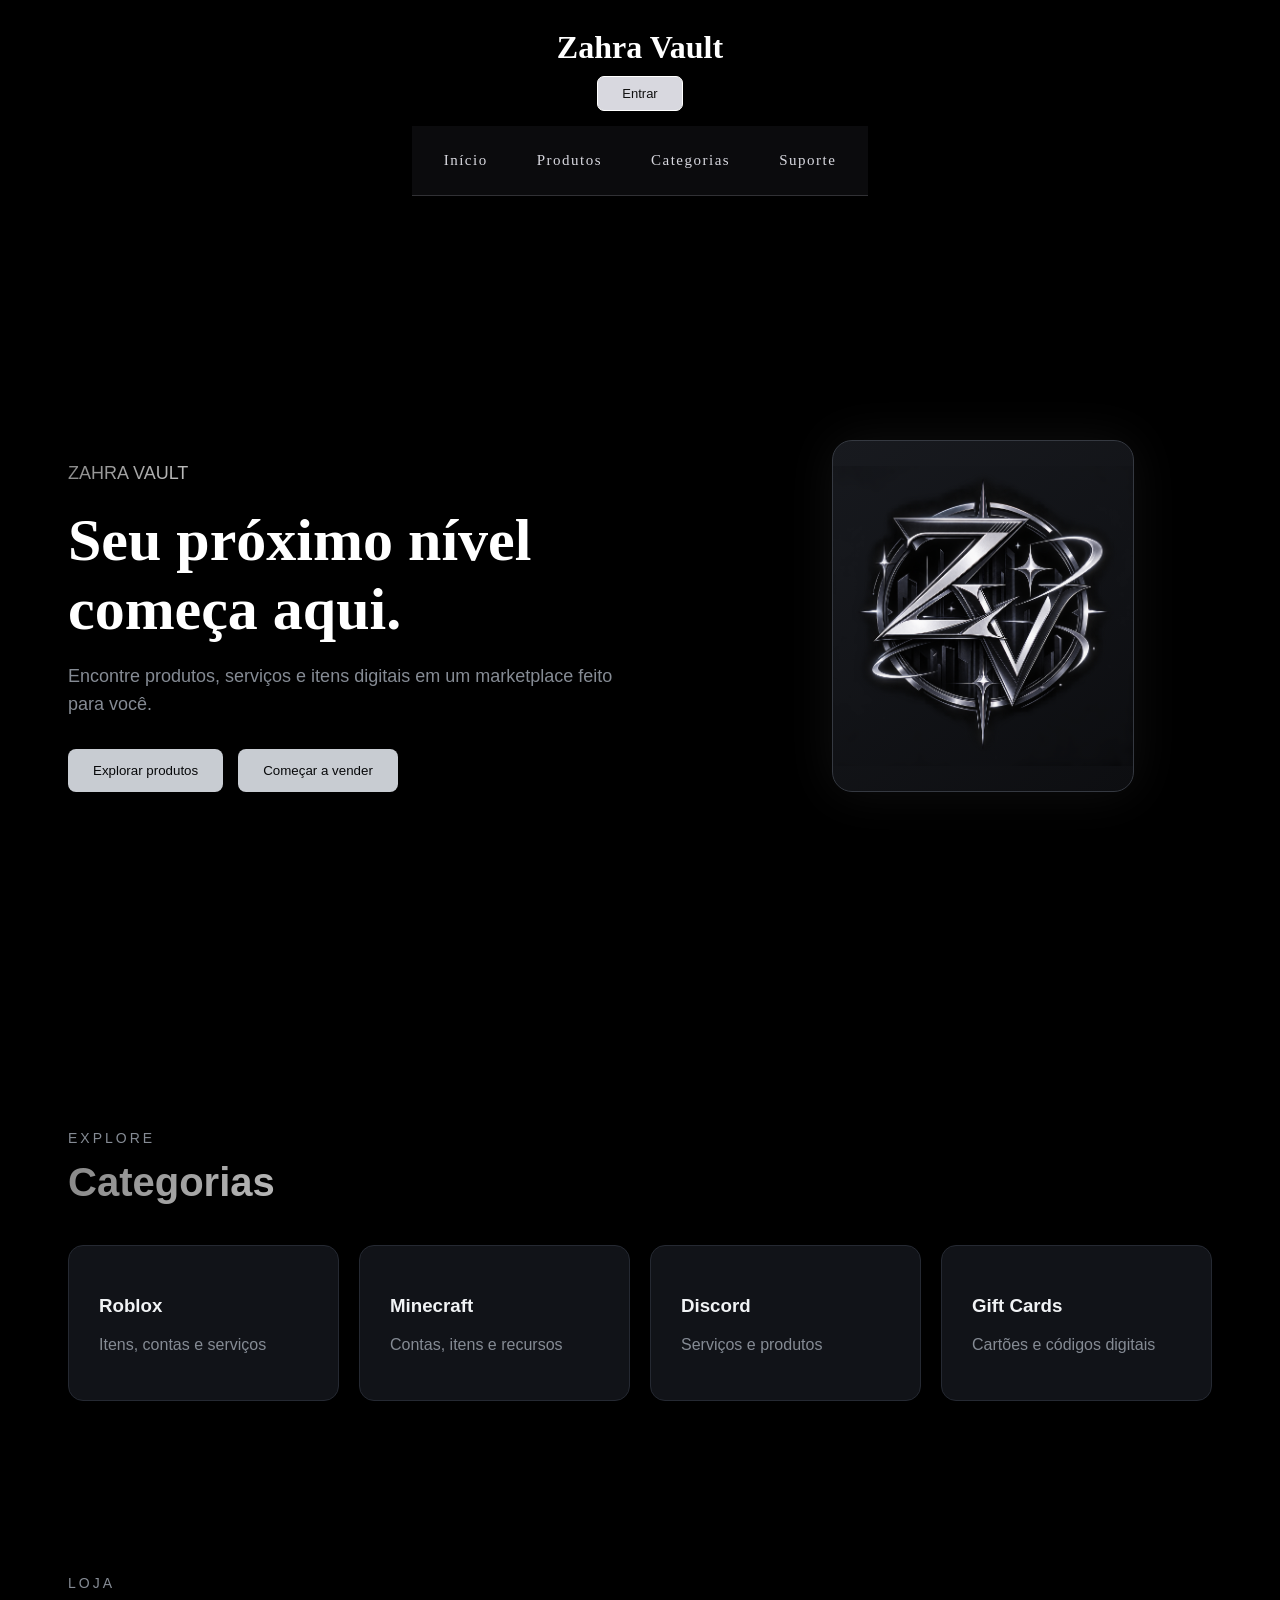
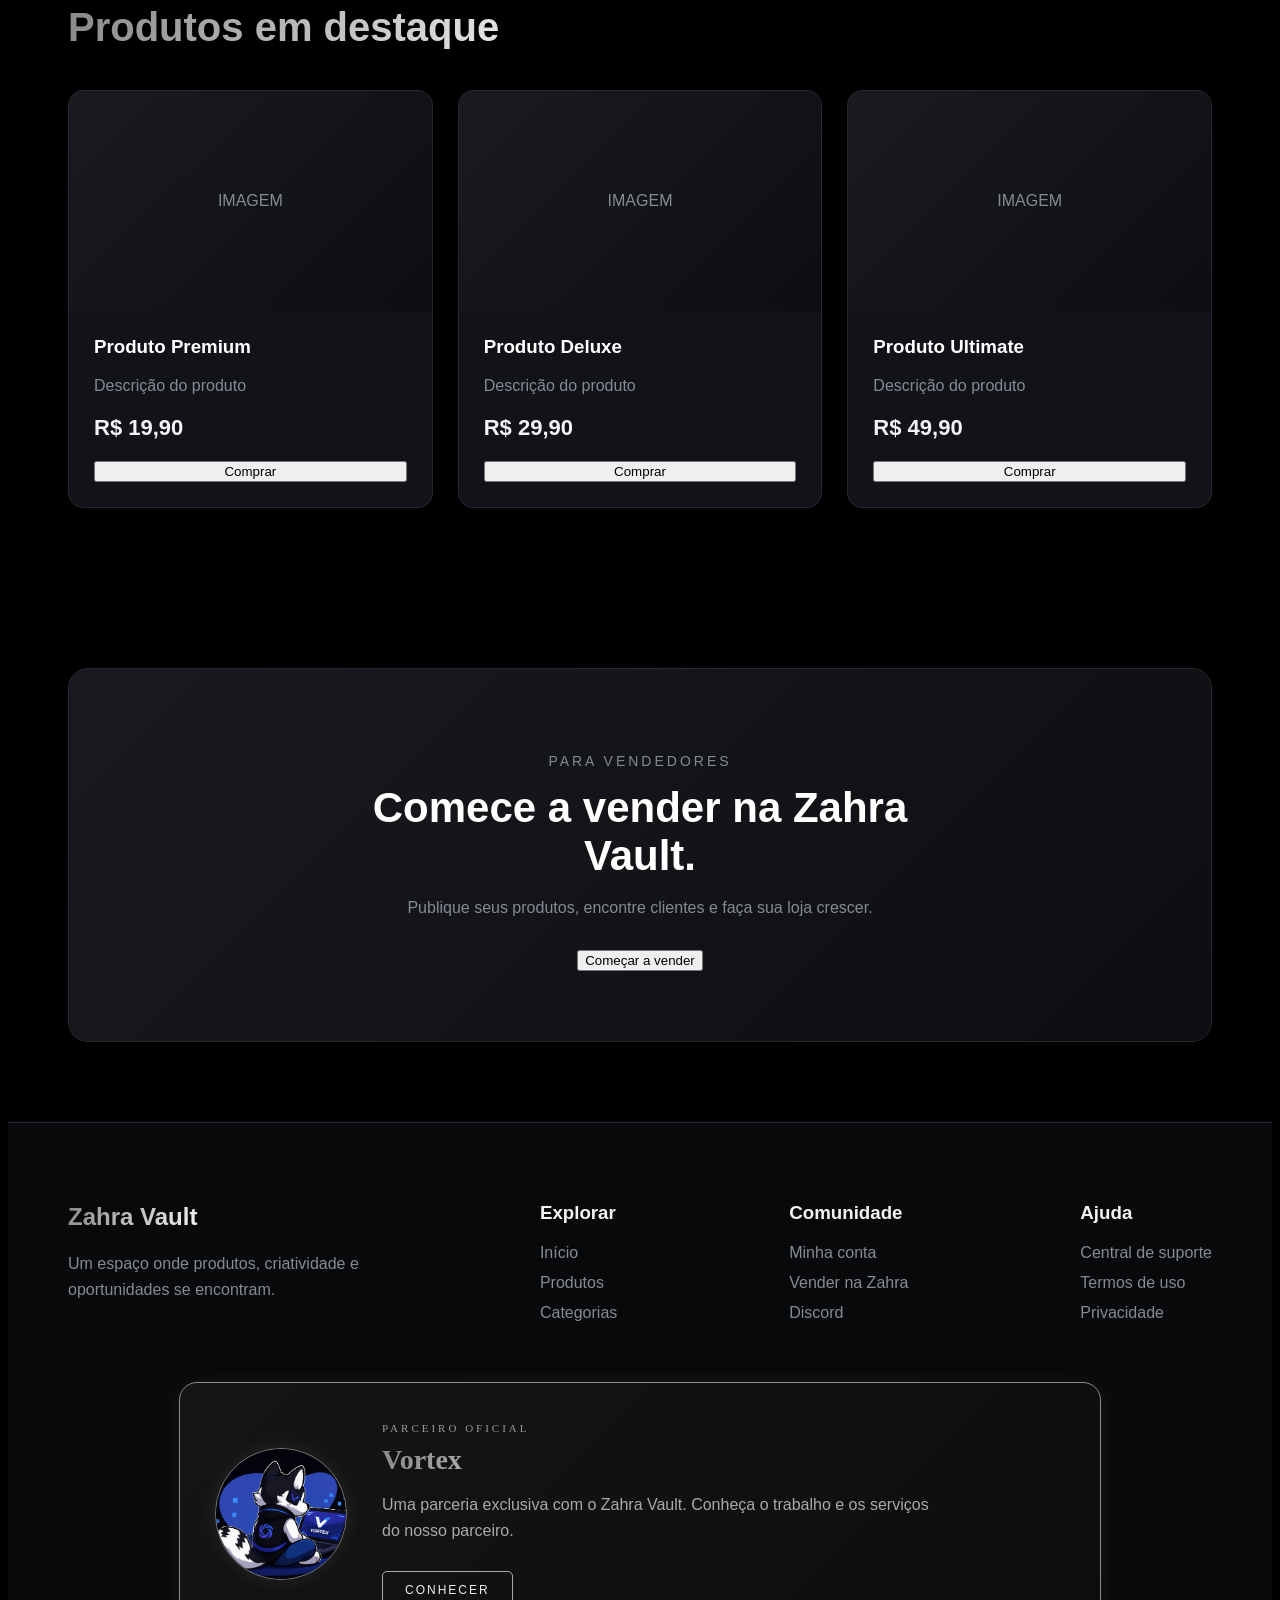
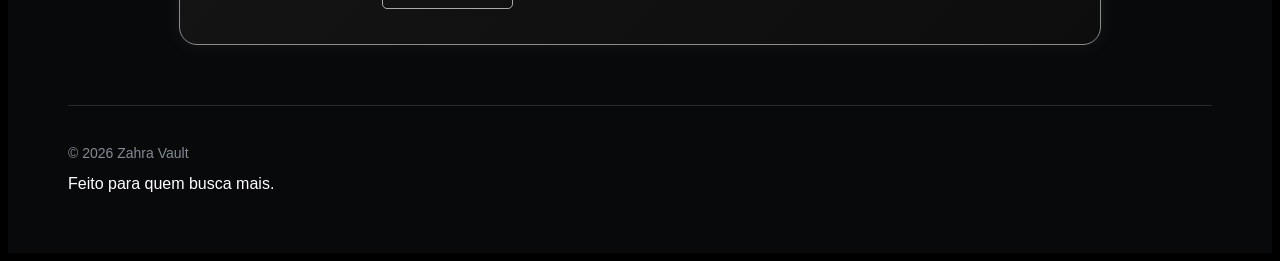
==== commit 9028f6e2: "Add files via upload" ====
--- a/index.html
+++ b/index.html
@@ -12,22 +12,22 @@
 
 <body>
 
-    <header>
-
-        <div class="logo">
-            <h1>Zahra Vault</h1>
-        </div>
-
-        <nav>
-            <a href="index.html">Início</a>
-            <a href="produtos.html">Produtos</a>
-            <a href="categorias.html">Categorias</a>
-            <a href="suporte.html">Suporte</a>
-        </nav>
-
-        <a href="login.html" class="login">Entrar</a>
-
-    </header>
+<header>
+
+    <div class="logo">
+        <h1>Zahra Vault</h1>
+    </div>
+
+    <a href="login.html" class="login-btn">Entrar</a>
+
+    <nav>
+        <a href="index.html">Início</a>
+        <a href="produtos.html">Produtos</a>
+        <a href="categorias.html">Categorias</a>
+        <a href="suporte.html">Suporte</a>
+    </nav>
+
+</header>
 
 
     <section class="hero">
--- a/style.css
+++ b/style.css
@@ -1329,8 +1329,6 @@
     backdrop-filter: blur(12px);
 }
 
-/* Links */
-
 nav a {
     position: relative;
 
@@ -1349,7 +1347,7 @@
         text-shadow 0.3s ease;
 }
 
-/* Linha metálica embaixo */
+/* Linha prateada */
 
 nav a::after {
     content: "";
@@ -1379,7 +1377,6 @@
 
 nav a:hover {
     color: #ffffff;
-
     transform: translateY(-2px);
 
     text-shadow:
@@ -1389,4 +1386,71 @@
 
 nav a:hover::after {
     width: 100%;
+}
+
+
+/* =========================
+   CELULAR
+========================= */
+
+@media (max-width: 600px) {
+
+    nav {
+        gap: 0;
+        justify-content: space-between;
+
+        padding: 14px 12px;
+
+        width: 100%;
+        box-sizing: border-box;
+    }
+
+    nav a {
+        font-size: 10px;
+        letter-spacing: 0.7px;
+
+        padding: 7px 3px;
+    }
+
+    nav a::after {
+        bottom: 0;
+    }
+
+    nav a:hover {
+        transform: none;
+    }
+
+}
+header {
+    display: flex;
+    flex-direction: column;
+    align-items: center;
+}
+
+.logo h1 {
+    margin-bottom: 10px;
+}
+
+.login-btn {
+    padding: 9px 24px;
+    margin-bottom: 15px;
+
+    color: #111;
+    background: #d8d8df;
+
+    border: 1px solid #ffffff;
+    border-radius: 7px;
+
+    text-decoration: none;
+
+    font-family: Arial, sans-serif;
+    font-size: 13px;
+
+    transition: 0.3s ease;
+}
+
+.login-btn:hover {
+    background: #ffffff;
+    box-shadow: 0 0 15px rgba(255, 255, 255, 0.35);
+    transform: translateY(-2px);
 }
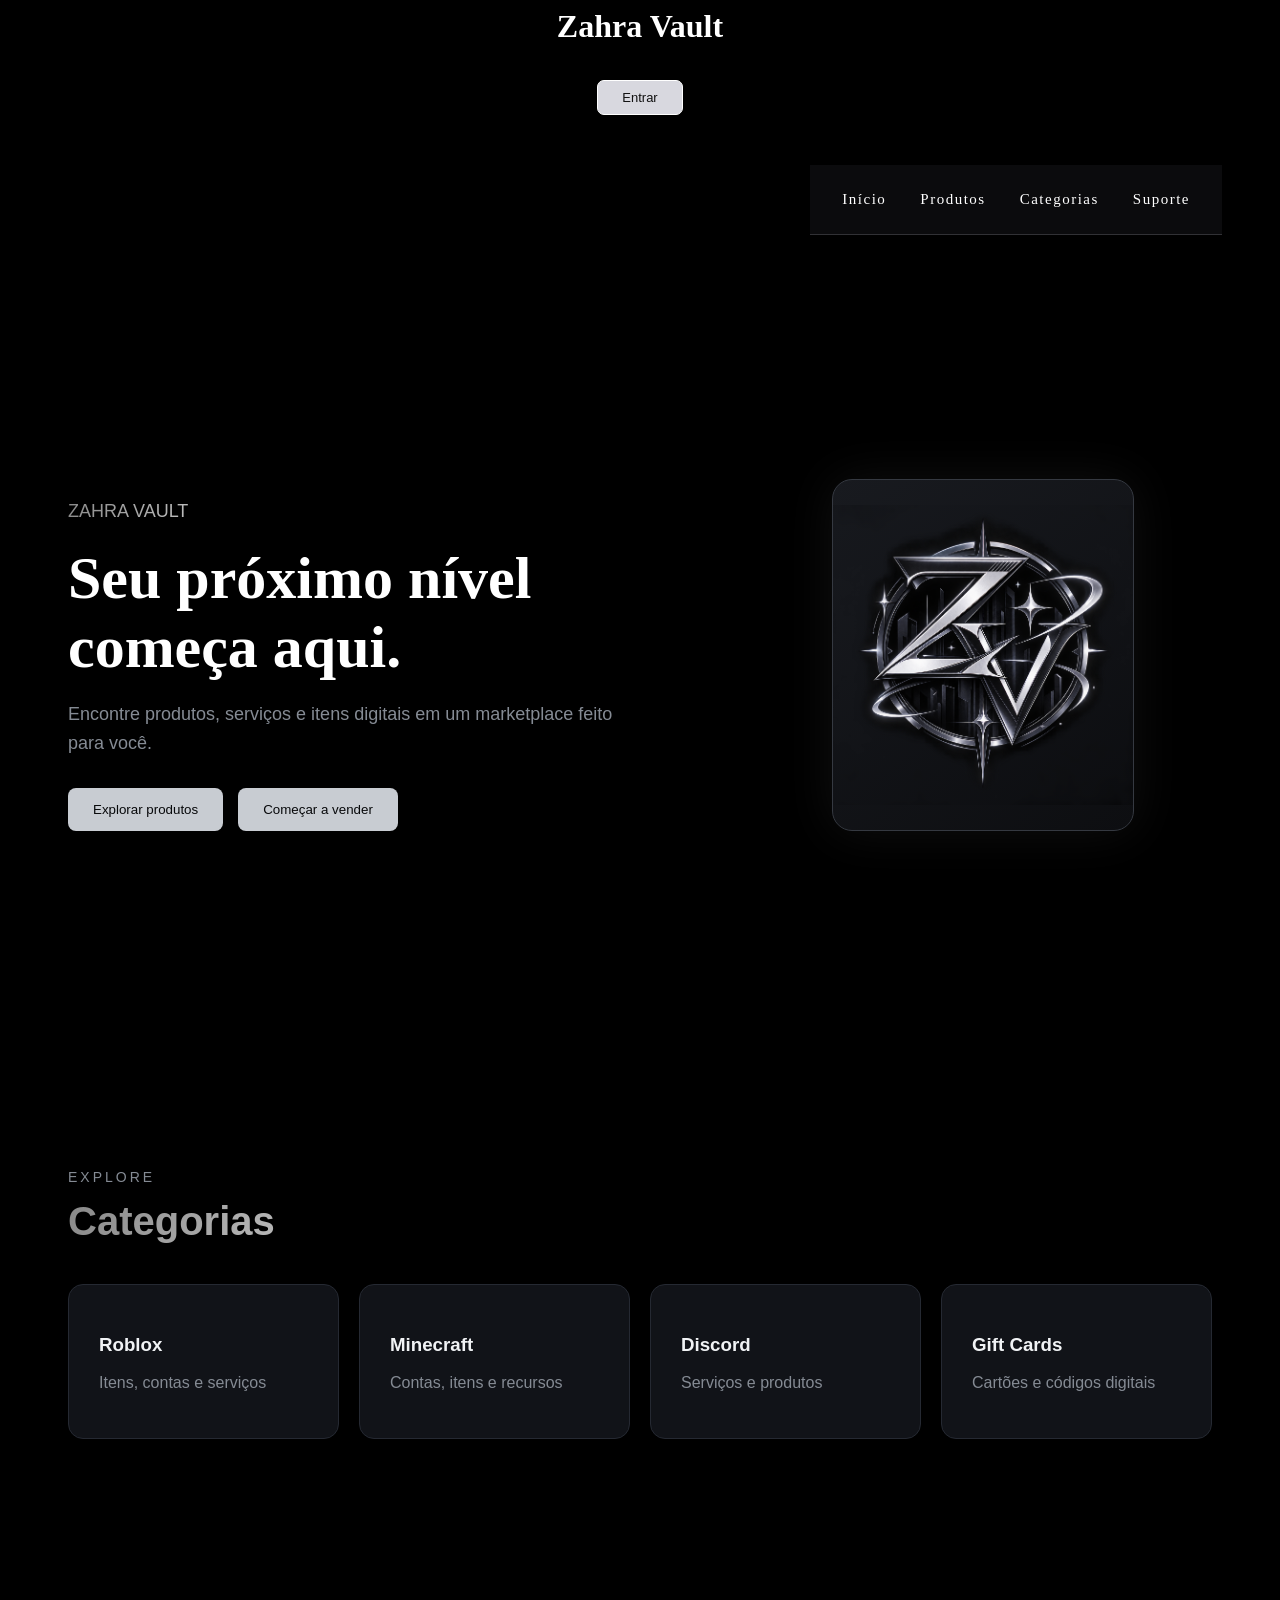
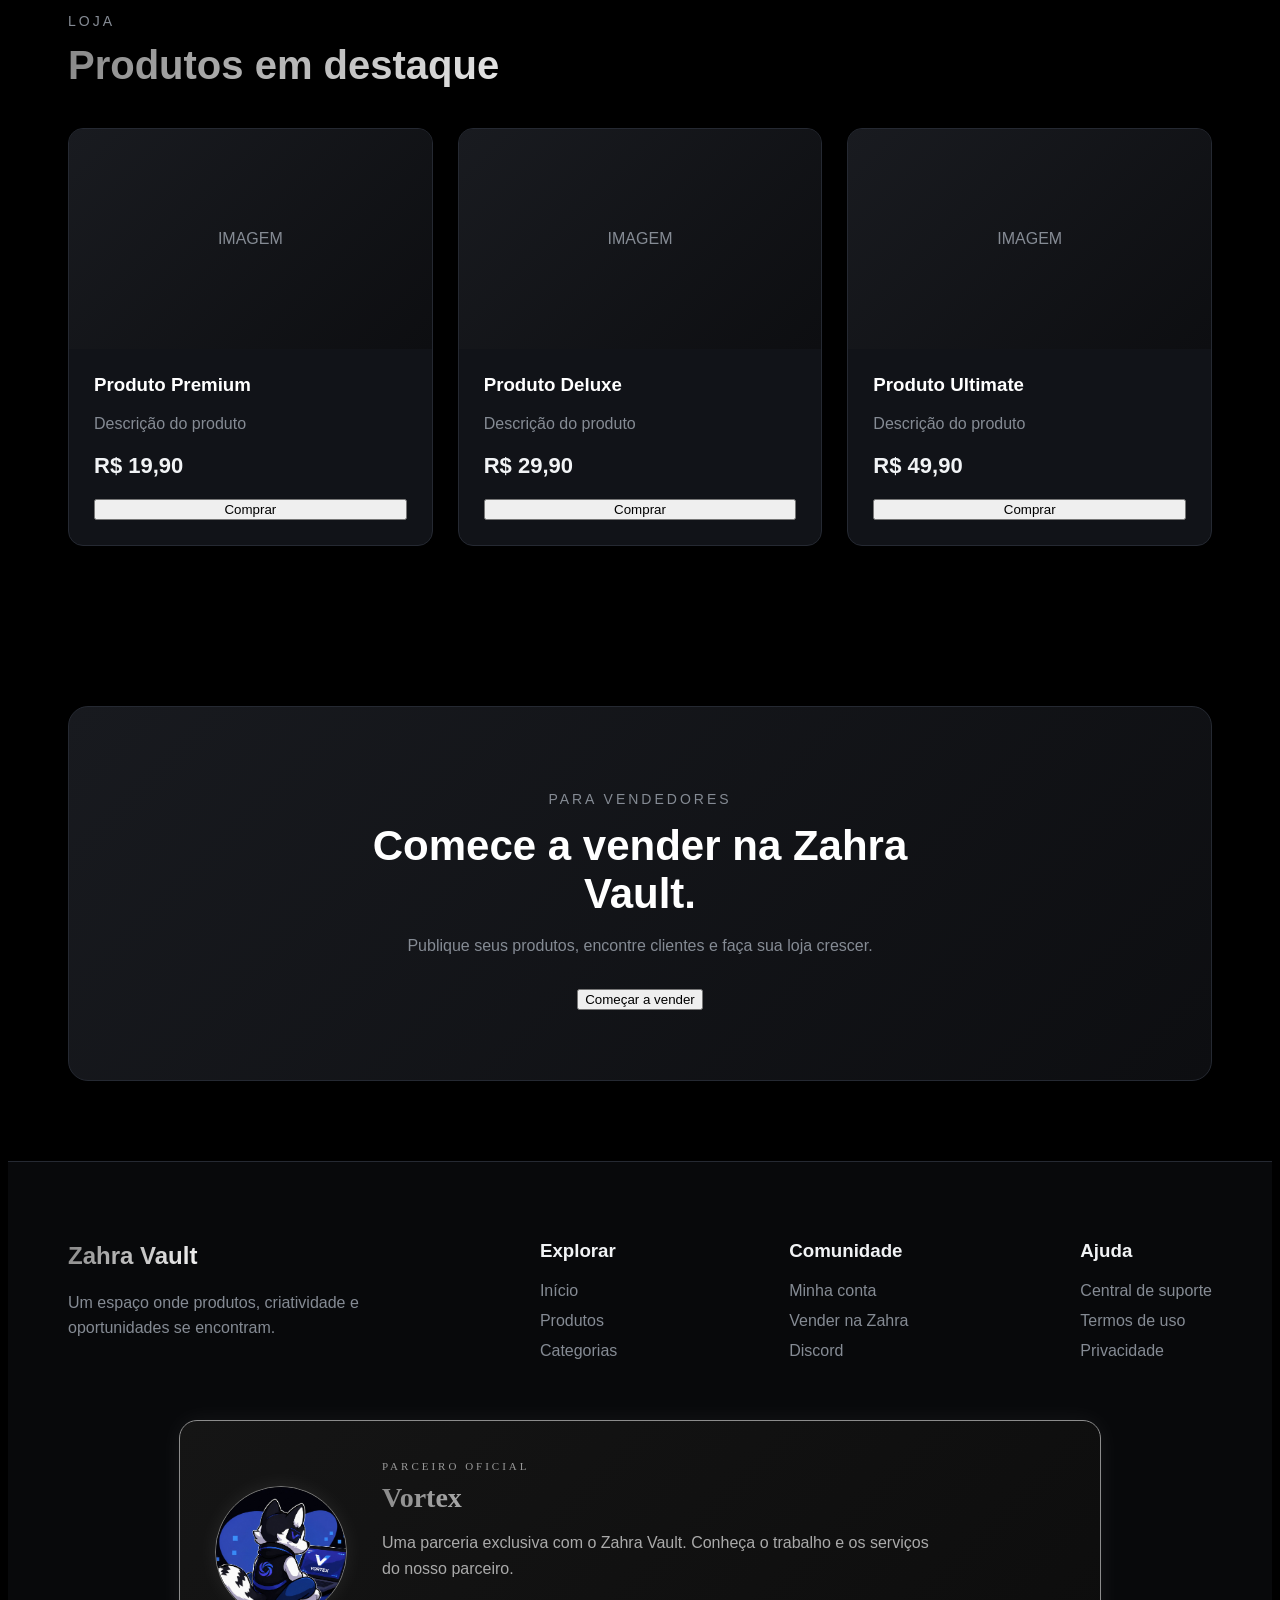
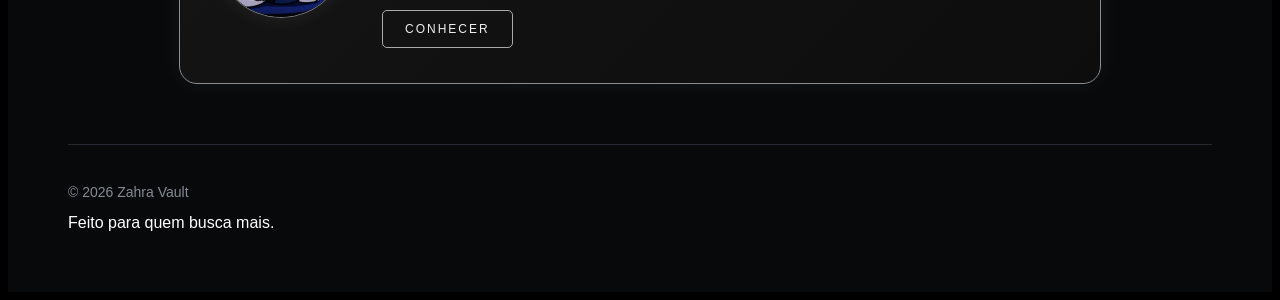
==== commit f046417f: "Add files via upload" ====
--- a/index.html
+++ b/index.html
@@ -218,9 +218,11 @@
                 e faça sua loja crescer.
             </span>
 
+<a href="login.html">
             <button class="seller-button">
                 Começar a vender
             </button>
+            </a>
 
         </div>
 
--- a/style.css
+++ b/style.css
@@ -1453,4 +1453,259 @@
     background: #ffffff;
     box-shadow: 0 0 15px rgba(255, 255, 255, 0.35);
     transform: translateY(-2px);
+}
+/* MENU MOBILE */
+
+.menu-toggle {
+    display: none;
+    background: none;
+    border: none;
+    cursor: pointer;
+    padding: 5px;
+    flex-direction: column;
+    gap: 0;
+}
+
+.menu-toggle span {
+    display: block;
+    font-size: 28px;
+    line-height: 12px;
+    color: #ffffff;
+    transition: 0.3s;
+}
+
+
+/* CELULAR */
+
+@media (max-width: 768px) {
+
+    header {
+        position: relative;
+        flex-wrap: wrap;
+    }
+
+    .menu-toggle {
+        display: flex;
+        margin-left: auto;
+    }
+
+    nav {
+        display: none;
+        width: 100%;
+        flex-direction: column;
+        align-items: center;
+        gap: 15px;
+        padding: 20px 0;
+    }
+
+    nav.active {
+        display: flex;
+    }
+
+    nav a {
+        width: 100%;
+        text-align: center;
+    }
+
+    .login {
+        display: none;
+    }
+
+    nav.active + .login {
+        display: block;
+        width: 100%;
+        text-align: center;
+        margin-bottom: 10px;
+    }
+
+}
+/* =========================
+   HEADER
+========================= */
+
+header {
+    width: 100%;
+    min-height: 80px;
+
+    display: flex;
+    align-items: center;
+
+    padding: 0 50px;
+    box-sizing: border-box;
+
+    gap: 35px;
+}
+
+
+/* LOGO */
+
+.logo {
+    flex-shrink: 0;
+}
+
+.logo h1 {
+    margin: 0;
+}
+
+
+/* NAVEGAÇÃO */
+
+header nav {
+    display: flex;
+    align-items: center;
+    justify-content: center;
+
+    gap: 30px;
+
+    margin-left: auto;
+}
+
+header nav a {
+    text-decoration: none;
+    color: white;
+
+    font-size: 15px;
+    font-weight: 500;
+
+    transition: 0.3s ease;
+}
+
+header nav a:hover {
+    opacity: 0.65;
+}
+
+
+/* BOTÃO SAIR */
+
+.login {
+    text-decoration: none;
+
+    color: white;
+
+    padding: 9px 18px;
+
+    border: 1px solid rgba(255, 255, 255, 0.35);
+    border-radius: 8px;
+
+    transition: 0.3s ease;
+
+    flex-shrink: 0;
+}
+
+.login:hover {
+    background: rgba(255, 255, 255, 0.08);
+}
+
+
+/* =========================
+   BOTÃO DO MENU
+========================= */
+
+.menu-toggle {
+    display: none;
+
+    background: transparent;
+    border: none;
+
+    cursor: pointer;
+
+    padding: 5px;
+
+    flex-direction: column;
+    justify-content: center;
+
+    width: 42px;
+    height: 42px;
+}
+
+.menu-toggle span {
+    display: block;
+
+    color: white;
+
+    font-size: 28px;
+    line-height: 11px;
+
+    transition: 0.3s ease;
+}
+
+
+/* =========================
+   CELULAR
+========================= */
+
+@media (max-width: 768px) {
+
+    header {
+        min-height: 70px;
+
+        padding: 0 20px;
+
+        position: relative;
+
+        flex-wrap: wrap;
+
+        gap: 0;
+    }
+
+
+    /* LOGO */
+
+    .logo {
+        margin-right: auto;
+    }
+
+
+    /* BOTÃO */
+
+    .menu-toggle {
+        display: flex;
+    }
+
+
+    /* NAVEGAÇÃO */
+
+    header nav {
+        display: none;
+
+        width: 100%;
+
+        flex-direction: column;
+        align-items: center;
+
+        gap: 18px;
+
+        padding: 20px 0;
+
+        margin: 0;
+    }
+
+    header nav.active {
+        display: flex;
+    }
+
+
+    header nav a {
+        font-size: 16px;
+    }
+
+
+    /* SAIR */
+
+    .login {
+        display: none;
+
+        width: 100%;
+
+        box-sizing: border-box;
+
+        text-align: center;
+
+        margin-bottom: 15px;
+    }
+
+    header nav.active + .login {
+        display: block;
+    }
+
 }
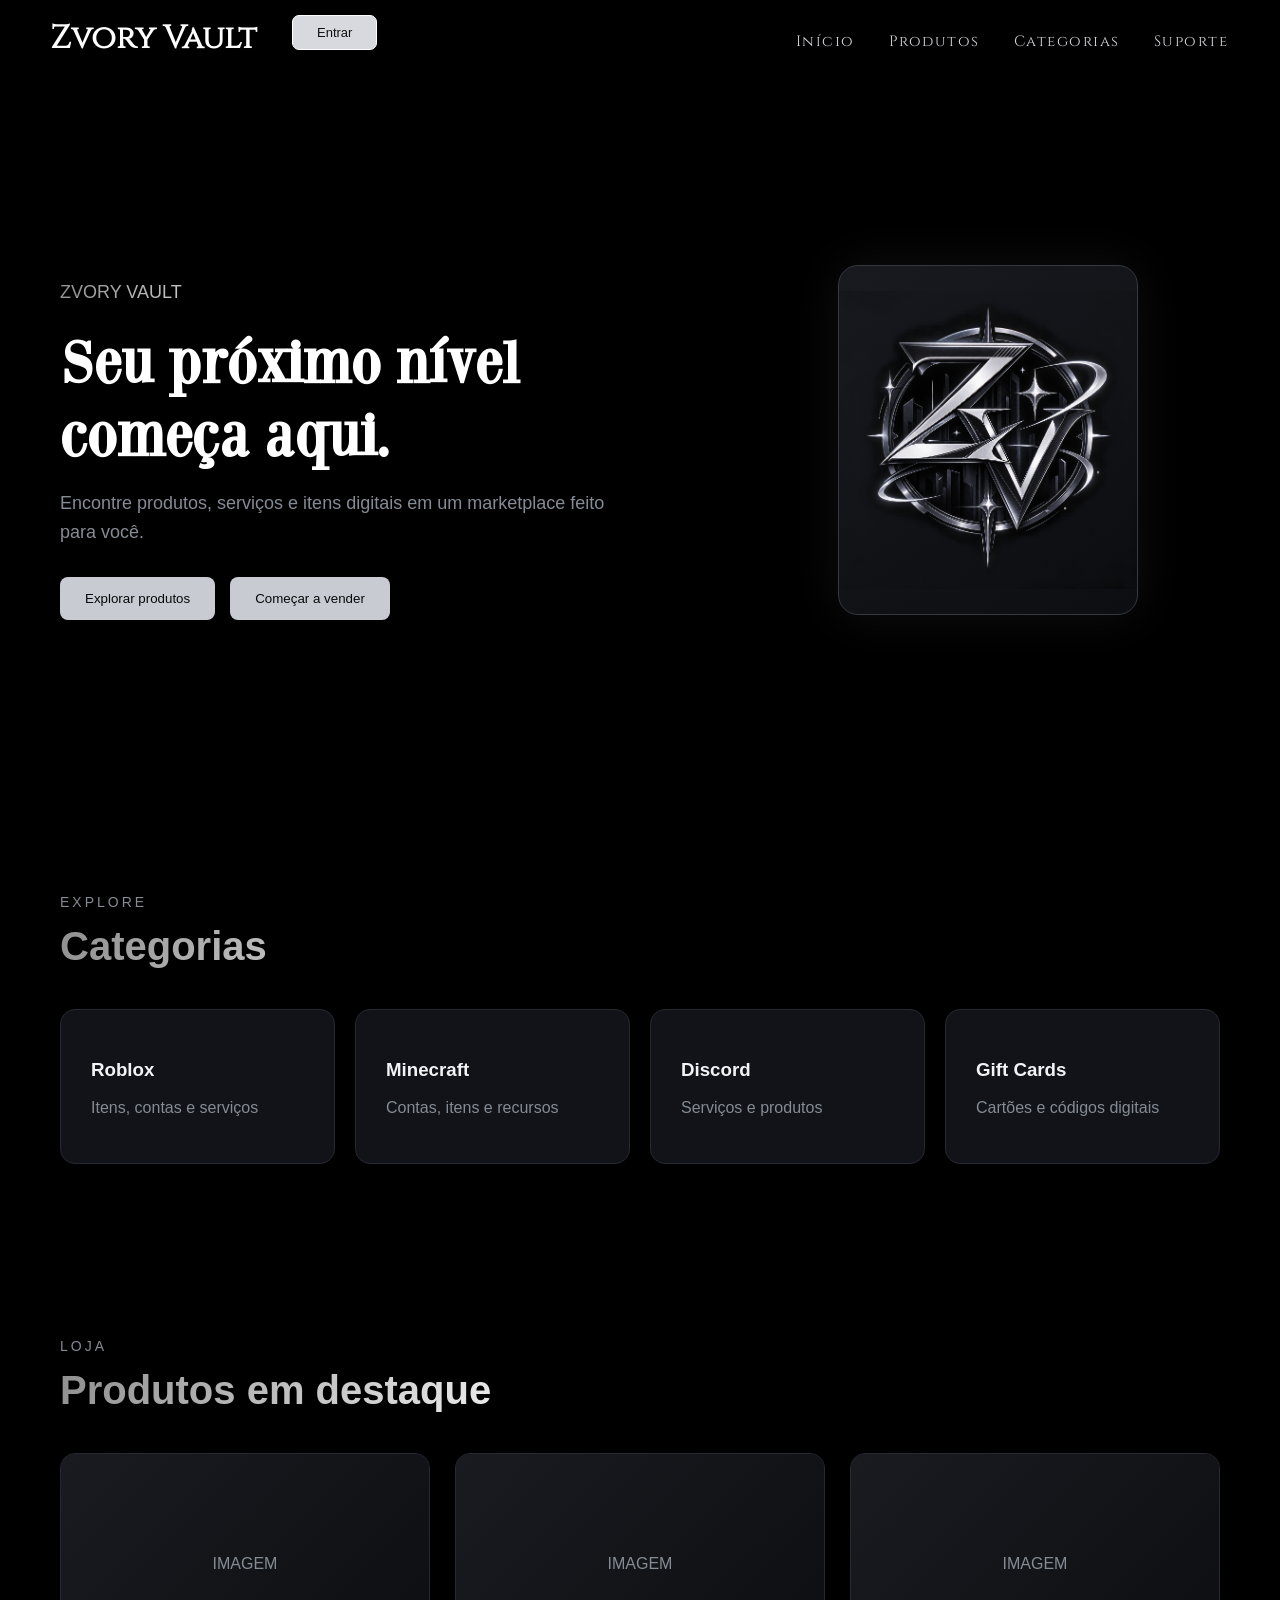
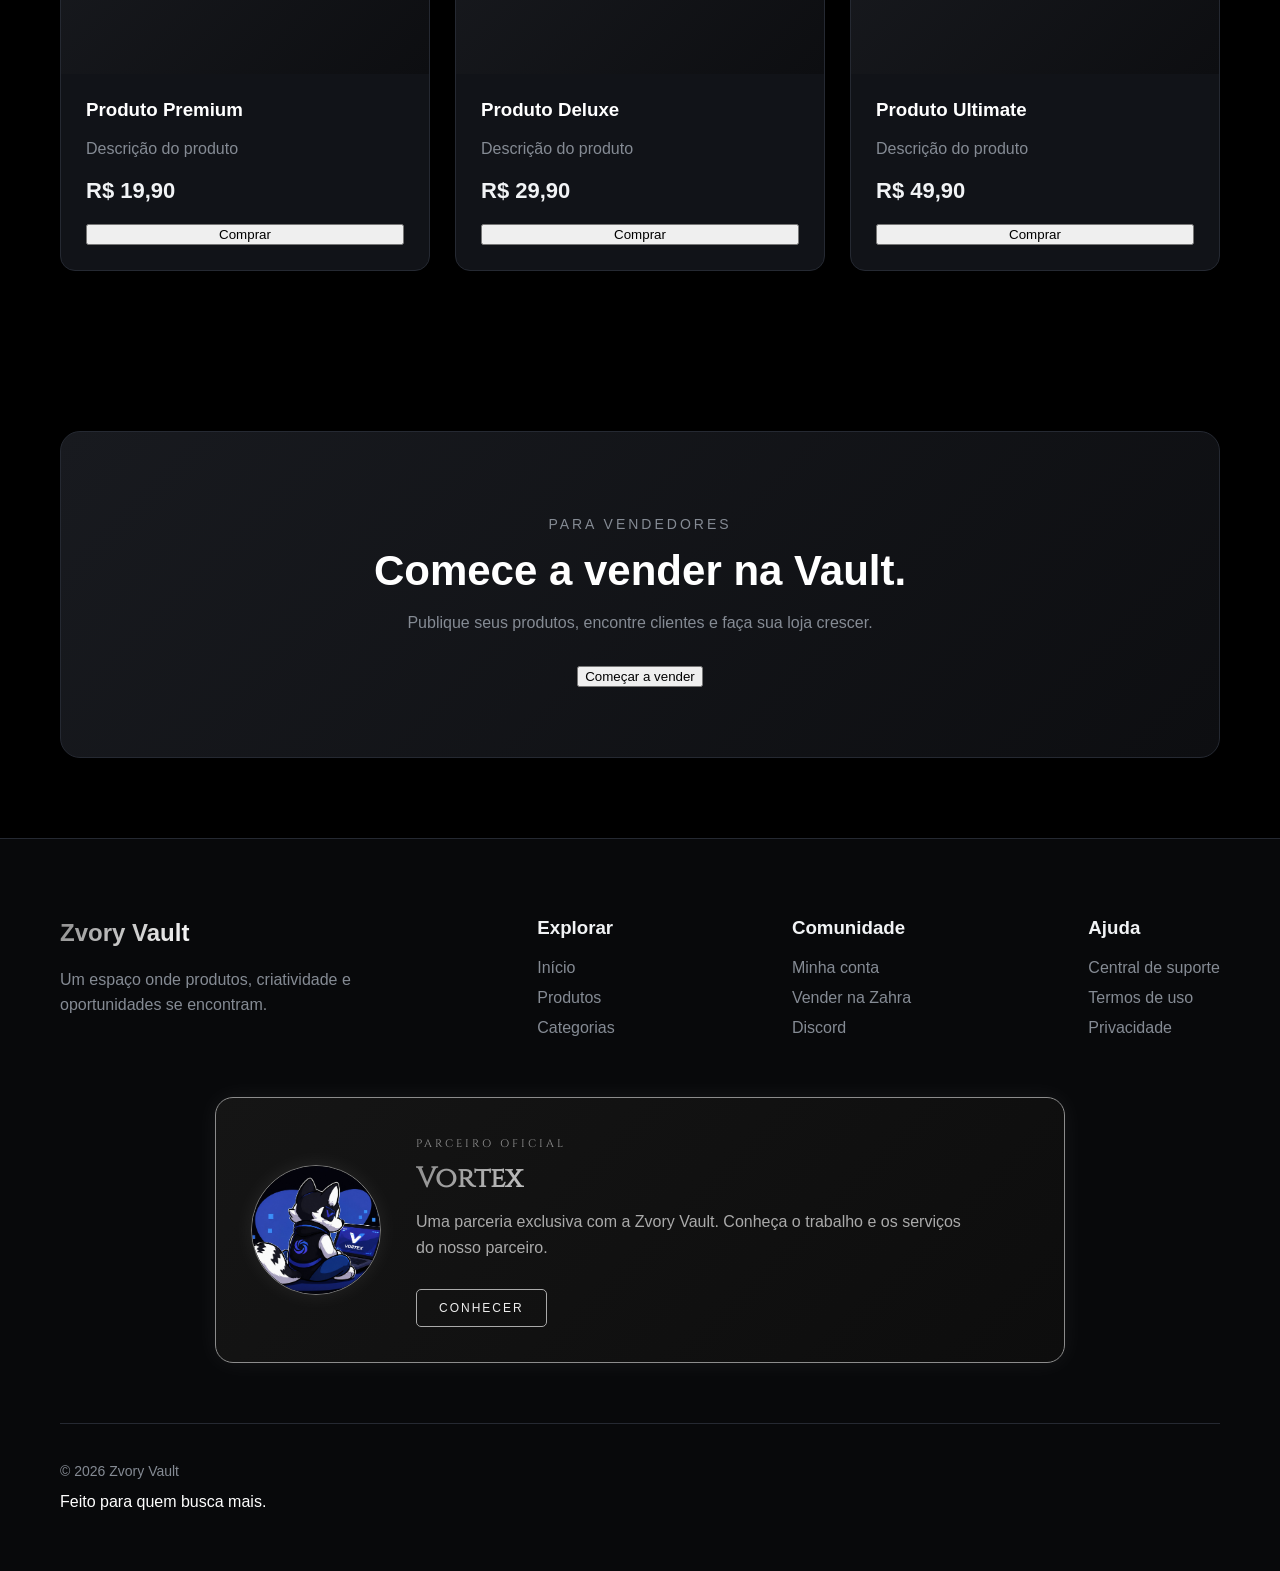
==== commit ddfc2288: "Add files via upload" ====
--- a/index.html
+++ b/index.html
@@ -7,7 +7,7 @@
 
     <link rel="stylesheet" href="style.css">
 
-    <title>Zahra Vault</title>
+    <title>Zvory Vault</title>
 </head>
 
 <body>
@@ -15,7 +15,7 @@
 <header>
 
     <div class="logo">
-        <h1>Zahra Vault</h1>
+        <h1>Zvory Vault</h1>
     </div>
 
     <a href="login.html" class="login-btn">Entrar</a>
@@ -34,7 +34,7 @@
 
         <div class="hero-text">
 
-            <p class="subtitle chrome-text">ZAHRA VAULT</p>
+            <p class="subtitle chrome-text">ZVORY VAULT</p>
 
             <h2>Seu próximo nível começa aqui.</h2>
 
@@ -62,7 +62,7 @@
         <div class="hero-visual">
 
             <div class="visual-card">
-                <img src="Zahra.png" alt="Zahra Vault">
+                <img src="Zvory.png" alt="Zvory Vault">
             </div>
 
         </div>
@@ -211,7 +211,7 @@
 
             <p>PARA VENDEDORES</p>
 
-            <h2>Comece a vender na Zahra Vault.</h2>
+            <h2>Comece a vender na Vault.</h2>
 
             <span>
                 Publique seus produtos, encontre clientes
@@ -234,7 +234,7 @@
 
         <div class="footer-brand">
 
-            <h2 class="chrome-text">Zahra Vault</h2>
+            <h2 class="chrome-text">Zvory Vault</h2>
 
             <p>
                 Um espaço onde produtos, criatividade
@@ -261,7 +261,7 @@
 
             <a href="login.html">Minha conta</a>
             <a href="#">Vender na Zahra</a>
-            <a href="#">Discord</a>
+            <a href="https://discord.gg/MXQw4AGbYc">Discord</a>
 
         </div>
 
@@ -287,7 +287,7 @@
         <span class="partner-label">PARCEIRO OFICIAL</span>
         <h2 class="chrome-text">Vortex</h2>
         <p>
-            Uma parceria exclusiva com o Zahra Vault.
+            Uma parceria exclusiva com a Zvory Vault.
             Conheça o trabalho e os serviços do nosso parceiro.
         </p>
 
@@ -298,7 +298,7 @@
     <div class="footer-bottom">
 
         <p>
-            © 2026 Zahra Vault
+            © 2026 Zvory Vault
         </p>
 
         <span>
--- a/style.css
+++ b/style.css
@@ -1,845 +1,54 @@
+/* =========================================================
+   FONTES
+========================================================= */
+
 @font-face {
     font-family: "Bodoni";
-    src: url("Fonts/Bodoni.ttf");
+    src: url("Bodoni.ttf");
 }
 
 @font-face {
     font-family: "Cinzel";
-    src: url("Fonts/Cinzel.otf");
-}
+    src: url("Cinzel.otf");
+}
+
+
+/* =========================================================
+   BASE
+========================================================= */
+
+* {
+    box-sizing: border-box;
+}
+
+body {
+    margin: 0;
+    background-color: #000;
+    color: #fff;
+    font-family: Arial, sans-serif;
+}
+
+button,
+input {
+    font-family: inherit;
+}
+
+
+/* =========================================================
+   LOGO
+========================================================= */
+
 .logo h1 {
+    margin: 0 0 10px;
     font-family: "Cinzel", serif;
 }
 
-.hero-text h2 {
-    font-family: "Bodoni", serif;
-}
-body {
-    font-family: Arial, sans-serif;
-}
-
-.hero {
-    min-height: 80vh;
-
-    display: flex;
-    align-items: center;
-    justify-content: space-between;
-
-    padding: 60px;
-}
-.hero-text {
-    width: 50%;
-}
-.hero-text h2 {
-    font-size: 60px;
-    margin: 15px 0;
-}
-.hero-text > p {
-    color: #858B94;
-    font-size: 18px;
-    line-height: 1.6;
-}
-.hero-buttons {
-    display: flex;
-    gap: 15px;
-    margin-top: 30px;
-}
-.hero-buttons button {
-    padding: 14px 25px;
-    border-radius: 8px;
-    border: none;
-    cursor: pointer;
-
-    background-color: #C8CCD2;
-    color: #08090B;
-}
-.hero-visual {
-    width: 40%;
-    display: flex;
-    justify-content: center;
-}
-.visual-card {
-    width: 300px;
-    height: 350px;
-
-    display: flex;
-    align-items: center;
-    justify-content: center;
-
-    border: 1px solid #353941;
-    border-radius: 20px;
-
-    background: linear-gradient(
-        145deg,
-        #181A1F,
-        #0D0E11
-    );
-
-    box-shadow: 0 0 50px rgba(200, 204, 210, 0.08);
-
-    color: #C8CCD2;
-    font-size: 30px;
-    font-weight: bold;
-}
-@media (max-width: 768px) {
-    .footer {
-    padding: 50px 20px;
-}
-
-.footer-content {
-    flex-direction: column;
-    gap: 35px;
-}
-
-.footer-brand {
-    max-width: none;
-}
-
-.footer-bottom {
-    margin-top: 40px;
-}
-
-    .support-page {
-    padding: 60px 20px;
-}
-
-.support-container {
-    flex-direction: column;
-}
-
-.support-card {
-    min-width: 0;
-}
-
-.contact-support {
-    padding: 40px 20px;
-}
-
-    .categories-page {
-    padding: 60px 20px;
-}
-
-    .seller {
-    margin: 60px 20px;
-    padding: 50px 25px;
-}
-
-.seller-content h2 {
-    font-size: 32px;
-}
-
-    .products {
-    padding: 60px 20px;
-}
-
-.products-container {
-    flex-direction: column;
-}
-
-.product-card {
-    min-width: 0;
-}
-
-    header {
-        padding: 20px;
-    }
-
-    nav {
-        display: none;
-    }
-
-    .hero {
-        flex-direction: column;
-        text-align: center;
-        padding: 50px 20px;
-    }
-
-    .hero-text {
-        width: 100%;
-    }
-
-    .hero-text h2 {
-        font-size: 40px;
-    }
-
-    .hero-visual {
-        width: 100%;
-        margin-top: 50px;
-    }
-
-    .hero-buttons {
-        justify-content: center;
-        flex-wrap: wrap;
-    }
-
-}
-.categories {
-    padding: 80px 60px;
-}
-
-.section-title {
-    margin-bottom: 40px;
-}
-
-.section-title p {
-    color: #858B94;
-    font-size: 14px;
-    letter-spacing: 3px;
-}
-
-.section-title h2 {
-    font-size: 40px;
-    margin: 10px 0;
-}
-
-.category-container {
-    display: flex;
-    gap: 20px;
-    flex-wrap: wrap;
-}
-
-.category-card {
-    flex: 1;
-    min-width: 200px;
-
-    padding: 30px;
-
-    background-color: #111318;
-    border: 1px solid #252932;
-    border-radius: 15px;
-
-    transition: 0.3s;
-}
-
-.category-card h3 {
-    color: #F1F3F5;
-}
-
-.category-card p {
-    color: #858B94;
-}
-.products {
-    padding: 80px 60px;
-}
-
-.products-container {
-    display: flex;
-    gap: 25px;
-    flex-wrap: wrap;
-}
-
-.product-card {
-    flex: 1;
-    min-width: 250px;
-
-    background-color: #111318;
-    border: 1px solid #252932;
-    border-radius: 15px;
-
-    overflow: hidden;
-
-    transition: 0.3s;
-}
-
-.product-card:hover {
-    transform: translateY(-8px);
-    border-color: #C8CCD2;
-}
-
-.product-image {
-    height: 220px;
-
-    display: flex;
-    align-items: center;
-    justify-content: center;
-
-    background: linear-gradient(
-        135deg,
-        #191B20,
-        #0D0E11
-    );
-
-    color: #858B94;
-}
-
-.product-info {
-    padding: 25px;
-}
-
-.product-info h3 {
-    margin-top: 0;
-}
-
-.product-info p {
-    color: #858B94;
-}
-
-.product-info strong {
-    display: block;
-
-    margin: 20px 0;
-
-    font-size: 22px;
-    color: #F1F3F5;
-}
-
-.product-info button {
-    width: 100%;
-}
-.seller {
-    margin: 80px 60px;
-    padding: 70px 50px;
-
-    text-align: center;
-
-    border: 1px solid #252932;
-    border-radius: 20px;
-
-    background: linear-gradient(
-        135deg,
-        #181A1F,
-        #0D0E11
-    );
-}
-
-.seller-content {
-    max-width: 650px;
-    margin: auto;
-}
-
-.seller-content p {
-    color: #858B94;
-    font-size: 14px;
-    letter-spacing: 3px;
-}
-
-.seller-content h2 {
-    font-size: 42px;
-    margin: 15px 0;
-}
-
-.seller-content span {
-    display: block;
-
-    color: #858B94;
-    line-height: 1.6;
-    margin-bottom: 30px;
-}
-#message {
-    position: fixed;
-
-    bottom: 30px;
-    right: 30px;
-
-    padding: 15px 20px;
-
-    background-color: #111318;
-    color: #F1F3F5;
-
-    border: 1px solid #C8CCD2;
-    border-radius: 10px;
-
-    opacity: 0;
-    transform: translateY(20px);
-
-    transition: 0.3s;
-
-    pointer-events: none;
-}
-.login {
-    display: inline-block;
-
-    padding: 10px 20px;
-
-    background-color: #C8CCD2;
-    color: #08090B;
-
-    border-radius: 8px;
-
-    text-decoration: none;
-
-    cursor: pointer;
-}
-
-.login:hover {
-    background-color: #F1F3F5;
-}
-.login-page {
-    min-height: 100vh;
-
-    display: flex;
-    align-items: center;
-    justify-content: center;
-
-    padding: 20px;
-}
-
-.login-box {
-    width: 100%;
-    max-width: 400px;
-
-    padding: 40px;
-
-    background-color: #111318;
-
-    border: 1px solid #252932;
-    border-radius: 20px;
-
-    box-sizing: border-box;
-}
-
-.login-box h1 {
-    text-align: center;
-    color: #F1F3F5;
-}
-
-.login-box > p {
-    text-align: center;
-    color: #858B94;
-    margin-bottom: 30px;
-}
-
-.login-box form {
-    display: flex;
-    flex-direction: column;
-    gap: 10px;
-}
-
-.login-box label {
-    color: #C8CCD2;
-}
-
-.login-box input {
-    padding: 14px;
-
-    background-color: #08090B;
-    color: white;
-
-    border: 1px solid #252932;
-    border-radius: 8px;
-
-    outline: none;
-}
-
-.login-box input:focus {
-    border-color: #C8CCD2;
-}
-
-.login-box button {
-    margin-top: 15px;
-
-    padding: 14px;
-
-    border: none;
-    border-radius: 8px;
-
-    background-color: #C8CCD2;
-    color: #08090B;
-
-    cursor: pointer;
-}
-
-.login-box button:hover {
-    background-color: #F1F3F5;
-}
-
-.login-box > a {
-    display: block;
-
-    margin-top: 25px;
-
-    text-align: center;
-
-    color: #858B94;
-    text-decoration: none;
-}
-
-.login-box > a:hover {
-    color: #F1F3F5;
-}
-.products-page {
-    padding: 80px 60px;
-}
-
-.products-page .section-title {
-    margin-bottom: 50px;
-}
-
-.products-page .section-title span {
-    color: #858B94;
-}
-.categories-page {
-    padding: 80px 60px;
-}
-
-.categories-page .section-title {
-    margin-bottom: 50px;
-}
-
-.categories-page .section-title span {
-    color: #858B94;
-}
-
-.categories-page .category-card a {
-    display: inline-block;
-
-    margin-top: 20px;
-
-    color: #C8CCD2;
-    text-decoration: none;
-}
-
-.categories-page .category-card a:hover {
-    color: #F1F3F5;
-}
-.support-page {
-    padding: 80px 60px;
-}
-
-.support-page .section-title {
-    margin-bottom: 50px;
-}
-
-.support-page .section-title span {
-    color: #858B94;
-}
-
-.support-container {
-    display: flex;
-    gap: 25px;
-    flex-wrap: wrap;
-}
-
-.support-card {
-    flex: 1;
-    min-width: 250px;
-
-    padding: 30px;
-
-    background-color: #111318;
-
-    border: 1px solid #252932;
-    border-radius: 15px;
-
-    transition: 0.3s;
-}
-
-.support-card:hover {
-    transform: translateY(-8px);
-
-    border-color: #C8CCD2;
-
-    box-shadow: 0 10px 30px rgba(200, 204, 210, 0.08);
-}
-
-.support-card p {
-    color: #858B94;
-
-    line-height: 1.6;
-}
-
-.support-card a,
-.contact-support a {
-    display: inline-block;
-
-    margin-top: 15px;
-
-    color: #C8CCD2;
-
-    text-decoration: none;
-}
-
-.support-card a:hover,
-.contact-support a:hover {
-    color: #F1F3F5;
-}
-
-.contact-support {
-    margin-top: 60px;
-    padding: 50px;
-
-    text-align: center;
-
-    background-color: #111318;
-
-    border: 1px solid #252932;
-    border-radius: 20px;
-}
-
-.contact-support p {
-    color: #858B94;
-}
-.footer {
-    margin-top: 80px;
-
-    padding: 60px;
-
-    background-color: #08090B;
-
-    border-top: 1px solid #252932;
-}
-
-.footer-content {
-    display: flex;
-    justify-content: space-between;
-    gap: 50px;
-
-    max-width: 1200px;
-    margin: auto;
-}
-
-.footer-brand {
-    max-width: 300px;
-}
-
-.footer-brand h2 {
-    color: #F1F3F5;
-}
-
-.footer-brand p {
-    color: #858B94;
-    line-height: 1.6;
-}
-
-.footer-column {
-    display: flex;
-    flex-direction: column;
-    gap: 12px;
-}
-
-.footer-column h3 {
-    color: #F1F3F5;
-
-    margin-bottom: 8px;
-}
-
-.footer-column a {
-    color: #858B94;
-
-    text-decoration: none;
-
-    transition: 0.2s;
-}
-
-.footer-column a:hover {
-    color: #F1F3F5;
-}
-
-.footer-bottom {
-    max-width: 1200px;
-
-    margin: 50px auto 0;
-
-    padding-top: 25px;
-
-    border-top: 1px solid #252932;
-}
-
-.footer-bottom p {
-    color: #858B94;
-
-    font-size: 14px;
-}
-body {
-    background-color: black;
-    color: white;
-}
-.partner-card {
-    max-width: 850px;
-    margin: 60px auto;
-    padding: 35px;
-    display: flex;
-    align-items: center;
-    gap: 35px;
-
-    background: linear-gradient(
-        135deg,
-        #151515,
-        #0d0d0d
-    );
-
-    border: 1px solid #8c8c8c;
-    border-radius: 18px;
-
-    box-shadow:
-        0 0 25px rgba(255, 255, 255, 0.06);
-
-    transition: 0.4s ease;
-}
-
-.partner-card:hover {
-    transform: translateY(-6px);
-    border-color: #d0d0d0;
-
-    box-shadow:
-        0 10px 40px rgba(255, 255, 255, 0.12);
-}
-
-.partner-logo {
-    min-width: 130px;
-    width: 130px;
-    height: 130px;
-
-    display: flex;
-    align-items: center;
-    justify-content: center;
-
-    border: 1px solid #777;
-    border-radius: 50%;
-
-    background: #111;
-
-    overflow: hidden;
-
-    box-shadow:
-        0 0 20px rgba(255, 255, 255, 0.08);
-}
-
-.partner-logo img {
-    width: 100%;
-    height: 100%;
-
-    object-fit: cover;
-
-    border-radius: 50%;
-
-    display: block;
-}
-
-.partner-info {
-    flex: 1;
-}
-
-.partner-label {
-    font-family: "Cinzel", serif;
-    font-size: 11px;
-    letter-spacing: 3px;
-    color: #999;
-}
-
-.partner-info h2 {
-    margin: 8px 0;
-    font-family: "Cinzel", serif;
-    color: #eee;
-    font-size: 28px;
-}
-
-.partner-info p {
-    color: #aaa;
-    line-height: 1.6;
-    max-width: 550px;
-}
-
-.partner-button {
-    display: inline-block;
-    margin-top: 12px;
-    padding: 11px 22px;
-
-    border: 1px solid #aaa;
-    border-radius: 5px;
-
-    color: #eee;
-    text-decoration: none;
-
-    font-size: 12px;
-    letter-spacing: 2px;
-
-    transition: 0.3s ease;
-}
-
-.partner-button:hover {
-    background: #eee;
-    color: #111;
-}
-@media (max-width: 600px) {
-
-    .partner-card {
-        width: calc(100% - 30px);
-        margin: 40px auto;
-        padding: 28px 20px;
-
-        flex-direction: column;
-        text-align: center;
-
-        gap: 20px;
-        box-sizing: border-box;
-    }
-
-    .partner-logo {
-        min-width: 100px;
-        width: 100px;
-        height: 100px;
-
-        font-size: 35px;
-    }
-
-    .partner-info {
-        width: 100%;
-    }
-
-    .partner-label {
-        font-size: 9px;
-        letter-spacing: 2px;
-    }
-
-    .partner-info h2 {
-        font-size: 23px;
-        margin: 8px 0;
-    }
-
-    .partner-info p {
-        font-size: 14px;
-        line-height: 1.5;
-        margin: 10px auto;
-    }
-
-    .partner-button {
-        width: 100%;
-        box-sizing: border-box;
-        padding: 12px 0;
-        margin-top: 10px;
-    }
-}
-.visual-card {
-    width: 300px;
-    height: 350px;
-
-    display: flex;
-    align-items: center;
-    justify-content: center;
-
-    border: 1px solid #353941;
-    border-radius: 20px;
-
-    background: linear-gradient(
-        145deg,
-        #181A1F,
-        #0D0E11
-    );
-
-    box-shadow:
-        0 0 50px rgba(200, 204, 210, 0.08);
-
-    overflow: hidden;
-}
-
-.visual-card img {
-    width: 100%;
-    height: 100%;
-
-    object-fit: contain;
-
-    display: block;
-}
-p a {
-    color: #d8d8d8;
-    text-decoration: none;
-    transition: 0.3s;
-}
-
-p a:hover {
-    color: #ffffff;
-}
+
+/* =========================================================
+   TEXTO CROMADO
+========================================================= */
+
+.chrome-text,
 .login-box h1 {
     background: linear-gradient(
         120deg,
@@ -854,8 +63,10 @@
     );
 
     background-size: 300% 300%;
+
     -webkit-background-clip: text;
     -webkit-text-fill-color: transparent;
+
     background-clip: text;
 
     animation: chromeMove 5s linear infinite;
@@ -874,462 +85,45 @@
         background-position: 0% 50%;
     }
 }
-.chrome-text {
-    background: linear-gradient(
-        120deg,
-        #8a8a8a,
-        #eeeeee,
-        #ffffff,
-        #b8b8b8,
-        #f8f8f8,
-        #777777,
-        #eeeeee,
-        #ffffff
-    );
-
-    background-size: 300% 300%;
-
-    -webkit-background-clip: text;
-    -webkit-text-fill-color: transparent;
-    background-clip: text;
-
-    animation: chromeMove 5s linear infinite;
-}
-
-@keyframes chromeMove {
-    0% {
-        background-position: 0% 50%;
-    }
-
-    50% {
-        background-position: 100% 50%;
-    }
-
-    100% {
-        background-position: 0% 50%;
-    }
-}
-/* =========================
-   HOME DA CONTA
-========================= */
-
-.account-home {
-    max-width: 1100px;
-    margin: 0 auto;
-    padding: 80px 25px;
-}
-
-
-/* =========================
-   BOAS-VINDAS
-========================= */
-
-.welcome {
-    margin-bottom: 45px;
-}
-
-.welcome .subtitle {
-    font-size: 13px;
-    letter-spacing: 4px;
-    margin-bottom: 12px;
-}
-
-.welcome h2 {
-    font-size: 42px;
-    margin-bottom: 15px;
-}
-
-.welcome > p:last-child {
-    color: #999;
-    font-size: 16px;
-}
-
-
-/* =========================
-   PAINEL DA CONTA
-========================= */
-
-.account-panel {
-    display: flex;
-    justify-content: space-between;
+
+
+/* =========================================================
+   HEADER
+========================================================= */
+
+header {
+    width: 100%;
+    min-height: 80px;
+
+    display: flex;
     align-items: center;
-    gap: 30px;
-
-    padding: 30px;
-
-    background: linear-gradient(
-        145deg,
-        #151515,
-        #0d0d0d
-    );
-
-    border: 1px solid #2d2d2d;
-    border-radius: 18px;
-
-    box-shadow:
-        0 20px 50px rgba(0, 0, 0, 0.35);
-
-    margin-bottom: 80px;
-}
-
-
-/* =========================
-   INFORMAÇÕES DO USUÁRIO
-========================= */
-
-.account-info {
-    display: flex;
-    align-items: center;
-    gap: 18px;
-}
-
-.account-avatar {
-    width: 65px;
-    height: 65px;
-
+
+    padding: 0 50px;
+
+    gap: 35px;
+}
+
+.logo {
+    flex-shrink: 0;
+}
+
+header nav {
     display: flex;
     align-items: center;
     justify-content: center;
 
-    border-radius: 50%;
-
-    background: linear-gradient(
-        145deg,
-        #eeeeee,
-        #777777
-    );
-
-    color: #111;
-
-    font-size: 24px;
-    font-weight: bold;
-
-    box-shadow:
-        0 0 25px rgba(255, 255, 255, 0.08);
-}
-
-.account-label {
-    font-size: 11px;
-    letter-spacing: 3px;
-    color: #777;
-    margin-bottom: 5px;
-}
-
-.account-info h3 {
-    margin-bottom: 5px;
-    font-size: 20px;
-}
-
-.account-info p:last-child {
-    color: #888;
-}
-
-
-/* =========================
-   STATUS
-========================= */
-
-.account-status {
-    display: flex;
-    align-items: center;
-    gap: 12px;
-
-    padding: 15px 20px;
-
-    border: 1px solid #292929;
-    border-radius: 12px;
-
-    background: #111;
-}
-
-.status-dot {
-    width: 9px;
-    height: 9px;
-
-    border-radius: 50%;
-
-    background: #d8d8d8;
-
-    box-shadow:
-        0 0 10px rgba(255, 255, 255, 0.5);
-}
-
-.account-status strong {
-    font-size: 14px;
-}
-
-.account-status p {
-    margin-top: 4px;
-    color: #777;
-    font-size: 12px;
-}
-
-
-/* =========================
-   TÍTULO DAS OPÇÕES
-========================= */
-
-.account-options {
-    margin-bottom: 70px;
-}
-
-.account-options .section-title {
-    margin-bottom: 30px;
-}
-
-.account-options .section-title p {
-    color: #777;
-    letter-spacing: 4px;
-    font-size: 12px;
-}
-
-.account-options .section-title h2 {
-    margin-top: 8px;
-    font-size: 30px;
-}
-
-
-/* =========================
-   CARDS
-========================= */
-
-.account-grid {
-    display: grid;
-
-    grid-template-columns:
-        repeat(3, 1fr);
-
-    gap: 20px;
-}
-
-.account-card {
-    display: block;
-
-    padding: 30px;
-
-    background: #111;
-
-    border: 1px solid #292929;
-    border-radius: 16px;
-
-    color: white;
-    text-decoration: none;
-
-    transition:
-        transform 0.3s ease,
-        border-color 0.3s ease,
-        background 0.3s ease,
-        box-shadow 0.3s ease;
-}
-
-.account-card:hover {
-    transform: translateY(-6px);
-
-    border-color: #777;
-
-    background: #161616;
-
-    box-shadow:
-        0 15px 35px rgba(0, 0, 0, 0.4);
-}
-
-.card-icon {
-    display: block;
-
-    font-size: 28px;
-
-    color: #dcdcdc;
-
-    margin-bottom: 20px;
-}
-
-.account-card h3 {
-    font-size: 19px;
-    margin-bottom: 10px;
-}
-
-.account-card p {
-    color: #777;
-    font-size: 14px;
-    line-height: 1.6;
-}
-
-
-/* =========================
-   DESTAQUE
-========================= */
-
-.featured-account {
-    display: flex;
-
-    justify-content: space-between;
-    align-items: center;
-
     gap: 30px;
 
-    padding: 45px;
-
-    border-radius: 20px;
-
-    background:
-        linear-gradient(
-            120deg,
-            #151515,
-            #0b0b0b
-        );
-
-    border: 1px solid #303030;
-
-    margin-bottom: 40px;
-}
-
-.featured-account p {
-    color: #777;
-
-    font-size: 11px;
-
-    letter-spacing: 4px;
-
-    margin-bottom: 10px;
-}
-
-.featured-account h2 {
-    font-size: 30px;
-    margin-bottom: 10px;
-}
-
-.featured-account span {
-    color: #888;
-    font-size: 14px;
-}
-
-.featured-account a {
-    flex-shrink: 0;
-
-    padding: 13px 22px;
-
-    border: 1px solid #777;
-
-    border-radius: 8px;
-
-    color: white;
-
-    text-decoration: none;
-
-    transition: 0.3s;
-}
-
-.featured-account a:hover {
-    background: #eee;
-    color: #111;
-}
-
-
-/* =========================
-   CROMADO
-========================= */
-
-.chrome-text {
-    background: linear-gradient(
-        120deg,
-        #888888,
-        #eeeeee,
-        #ffffff,
-        #b8b8b8,
-        #f8f8f8,
-        #777777,
-        #eeeeee,
-        #ffffff
-    );
-
-    background-size: 300% 300%;
-
-    -webkit-background-clip: text;
-    -webkit-text-fill-color: transparent;
-
-    background-clip: text;
-
-    animation: chromeMove 5s linear infinite;
-}
-
-@keyframes chromeMove {
-
-    0% {
-        background-position: 0% 50%;
-    }
-
-    50% {
-        background-position: 100% 50%;
-    }
-
-    100% {
-        background-position: 0% 50%;
-    }
-
-}
-
-
-/* =========================
-   CELULAR
-========================= */
-
-@media (max-width: 700px) {
-
-    .account-home {
-        padding: 55px 18px;
-    }
-
-    .welcome h2 {
-        font-size: 32px;
-    }
-
-    .account-panel {
-        flex-direction: column;
-        align-items: flex-start;
-    }
-
-    .account-status {
-        width: 100%;
-        box-sizing: border-box;
-    }
-
-    .account-grid {
-        grid-template-columns: 1fr;
-    }
-
-    .featured-account {
-        flex-direction: column;
-        align-items: flex-start;
-
-        padding: 30px;
-    }
-
-    .featured-account a {
-        width: 100%;
-        text-align: center;
-        box-sizing: border-box;
-    }
-
-}
-/* =========================
-   NAVEGAÇÃO
-========================= */
-
-nav {
-    display: flex;
-    align-items: center;
-    justify-content: center;
-    gap: 45px;
-
-    padding: 18px 30px;
-
-    background: rgba(15, 15, 18, 0.75);
-    border-bottom: 1px solid rgba(220, 220, 230, 0.18);
-
-    backdrop-filter: blur(12px);
-}
-
-nav a {
+    margin-left: auto;
+
+    padding: 18px 0;
+
+    background: transparent;
+    border: none;
+    backdrop-filter: none;
+}
+
+header nav a {
     position: relative;
 
     color: #d8d8df;
@@ -1347,9 +141,7 @@
         text-shadow 0.3s ease;
 }
 
-/* Linha prateada */
-
-nav a::after {
+header nav a::after {
     content: "";
 
     position: absolute;
@@ -1373,10 +165,9 @@
     transition: width 0.3s ease;
 }
 
-/* Hover */
-
-nav a:hover {
+header nav a:hover {
     color: #ffffff;
+
     transform: translateY(-2px);
 
     text-shadow:
@@ -1384,51 +175,36 @@
         0 0 18px rgba(180, 180, 190, 0.25);
 }
 
-nav a:hover::after {
+header nav a:hover::after {
     width: 100%;
 }
 
 
-/* =========================
-   CELULAR
-========================= */
-
-@media (max-width: 600px) {
-
-    nav {
-        gap: 0;
-        justify-content: space-between;
-
-        padding: 14px 12px;
-
-        width: 100%;
-        box-sizing: border-box;
-    }
-
-    nav a {
-        font-size: 10px;
-        letter-spacing: 0.7px;
-
-        padding: 7px 3px;
-    }
-
-    nav a::after {
-        bottom: 0;
-    }
-
-    nav a:hover {
-        transform: none;
-    }
-
-}
-header {
-    display: flex;
-    flex-direction: column;
-    align-items: center;
-}
-
-.logo h1 {
-    margin-bottom: 10px;
+/* =========================================================
+   BOTÕES DE LOGIN / SAIR
+========================================================= */
+
+.login,
+.login-btn {
+    text-decoration: none;
+    cursor: pointer;
+
+    transition: 0.3s ease;
+}
+
+.login {
+    flex-shrink: 0;
+
+    color: white;
+
+    padding: 9px 18px;
+
+    border: 1px solid rgba(255, 255, 255, 0.35);
+    border-radius: 8px;
+}
+
+.login:hover {
+    background: rgba(255, 255, 255, 0.08);
 }
 
 .login-btn {
@@ -1438,274 +214,2377 @@
     color: #111;
     background: #d8d8df;
 
-    border: 1px solid #ffffff;
+    border: 1px solid #fff;
     border-radius: 7px;
-
-    text-decoration: none;
 
     font-family: Arial, sans-serif;
     font-size: 13px;
-
-    transition: 0.3s ease;
 }
 
 .login-btn:hover {
-    background: #ffffff;
-    box-shadow: 0 0 15px rgba(255, 255, 255, 0.35);
+    background: #fff;
+
+    box-shadow:
+        0 0 15px rgba(255, 255, 255, 0.35);
+
     transform: translateY(-2px);
 }
-/* MENU MOBILE */
+
+
+/* =========================================================
+   MENU MOBILE
+========================================================= */
 
 .menu-toggle {
     display: none;
-    background: none;
+
+    width: 42px;
+    height: 42px;
+
+    padding: 5px;
+
+    background: transparent;
     border: none;
+
     cursor: pointer;
-    padding: 5px;
+
     flex-direction: column;
-    gap: 0;
+    justify-content: center;
 }
 
 .menu-toggle span {
     display: block;
+
+    color: #fff;
+
     font-size: 28px;
-    line-height: 12px;
-    color: #ffffff;
+    line-height: 11px;
+
+    transition: 0.3s ease;
+}
+
+
+/* =========================================================
+   HERO
+========================================================= */
+
+.hero {
+    min-height: 80vh;
+
+    display: flex;
+    align-items: center;
+    justify-content: space-between;
+
+    padding: 60px;
+}
+
+.hero-text {
+    width: 50%;
+}
+
+.hero-text h2 {
+    margin: 15px 0;
+
+    font-family: "Bodoni", serif;
+    font-size: 60px;
+}
+
+.hero-text > p {
+    color: #858b94;
+
+    font-size: 18px;
+    line-height: 1.6;
+}
+
+.hero-buttons {
+    display: flex;
+
+    gap: 15px;
+
+    margin-top: 30px;
+}
+
+.hero-buttons button {
+    padding: 14px 25px;
+
+    border: none;
+    border-radius: 8px;
+
+    background-color: #c8ccd2;
+    color: #08090b;
+
+    cursor: pointer;
+}
+
+.hero-visual {
+    width: 40%;
+
+    display: flex;
+    justify-content: center;
+}
+
+.visual-card {
+    width: 300px;
+    height: 350px;
+
+    display: flex;
+    align-items: center;
+    justify-content: center;
+
+    border: 1px solid #353941;
+    border-radius: 20px;
+
+    background: linear-gradient(
+        145deg,
+        #181a1f,
+        #0d0e11
+    );
+
+    box-shadow:
+        0 0 50px rgba(200, 204, 210, 0.08);
+
+    overflow: hidden;
+
+    color: #c8ccd2;
+    font-size: 30px;
+    font-weight: bold;
+}
+
+.visual-card img {
+    width: 100%;
+    height: 100%;
+
+    object-fit: contain;
+
+    display: block;
+}
+
+
+/* =========================================================
+   CATEGORIAS
+========================================================= */
+
+.categories,
+.categories-page {
+    padding: 80px 60px;
+}
+
+.section-title {
+    margin-bottom: 40px;
+}
+
+.section-title p {
+    color: #858b94;
+
+    font-size: 14px;
+    letter-spacing: 3px;
+}
+
+.section-title h2 {
+    margin: 10px 0;
+
+    font-size: 40px;
+}
+
+.categories-page .section-title {
+    margin-bottom: 50px;
+}
+
+.categories-page .section-title span {
+    color: #858b94;
+}
+
+.category-container {
+    display: flex;
+
+    gap: 20px;
+
+    flex-wrap: wrap;
+}
+
+.category-card {
+    flex: 1;
+
+    min-width: 200px;
+
+    padding: 30px;
+
+    background-color: #111318;
+
+    border: 1px solid #252932;
+    border-radius: 15px;
+
     transition: 0.3s;
 }
 
-
-/* CELULAR */
+.category-card h3 {
+    color: #f1f3f5;
+}
+
+.category-card p {
+    color: #858b94;
+}
+
+.categories-page .category-card a {
+    display: inline-block;
+
+    margin-top: 20px;
+
+    color: #c8ccd2;
+    text-decoration: none;
+}
+
+.categories-page .category-card a:hover {
+    color: #f1f3f5;
+}
+
+
+/* =========================================================
+   PRODUTOS
+========================================================= */
+
+.products,
+.products-page {
+    padding: 80px 60px;
+}
+
+.products-page .section-title {
+    margin-bottom: 50px;
+}
+
+.products-page .section-title span {
+    color: #858b94;
+}
+
+.products-container {
+    display: flex;
+
+    gap: 25px;
+
+    flex-wrap: wrap;
+}
+
+.product-card {
+    flex: 1;
+
+    min-width: 250px;
+
+    background-color: #111318;
+
+    border: 1px solid #252932;
+    border-radius: 15px;
+
+    overflow: hidden;
+
+    transition: 0.3s;
+}
+
+.product-card:hover {
+    transform: translateY(-8px);
+
+    border-color: #c8ccd2;
+}
+
+.product-image {
+    height: 220px;
+
+    display: flex;
+    align-items: center;
+    justify-content: center;
+
+    background: linear-gradient(
+        135deg,
+        #191b20,
+        #0d0e11
+    );
+
+    color: #858b94;
+}
+
+.product-info {
+    padding: 25px;
+}
+
+.product-info h3 {
+    margin-top: 0;
+}
+
+.product-info p {
+    color: #858b94;
+}
+
+.product-info strong {
+    display: block;
+
+    margin: 20px 0;
+
+    font-size: 22px;
+
+    color: #f1f3f5;
+}
+
+.product-info button {
+    width: 100%;
+}
+
+
+/* =========================================================
+   SELLER
+========================================================= */
+
+.seller {
+    margin: 80px 60px;
+    padding: 70px 50px;
+
+    text-align: center;
+
+    border: 1px solid #252932;
+    border-radius: 20px;
+
+    background: linear-gradient(
+        135deg,
+        #181a1f,
+        #0d0e11
+    );
+}
+
+.seller-content {
+    max-width: 650px;
+
+    margin: auto;
+}
+
+.seller-content p {
+    color: #858b94;
+
+    font-size: 14px;
+    letter-spacing: 3px;
+}
+
+.seller-content h2 {
+    margin: 15px 0;
+
+    font-size: 42px;
+}
+
+.seller-content span {
+    display: block;
+
+    color: #858b94;
+
+    line-height: 1.6;
+
+    margin-bottom: 30px;
+}
+
+
+/* =========================================================
+   MENSAGEM
+========================================================= */
+
+#message {
+    position: fixed;
+
+    bottom: 30px;
+    right: 30px;
+
+    padding: 15px 20px;
+
+    background-color: #111318;
+    color: #f1f3f5;
+
+    border: 1px solid #c8ccd2;
+    border-radius: 10px;
+
+    opacity: 0;
+
+    transform: translateY(20px);
+
+    transition: 0.3s;
+
+    pointer-events: none;
+}
+
+
+/* =========================================================
+   LINKS DENTRO DE PARÁGRAFOS
+========================================================= */
+
+p a {
+    color: #d8d8d8;
+
+    text-decoration: none;
+
+    transition: 0.3s;
+}
+
+p a:hover {
+    color: #fff;
+}
+
+
+/* =========================================================
+   LOGIN / CADASTRO
+========================================================= */
+
+.login-page {
+    min-height: 100vh;
+
+    display: flex;
+    align-items: center;
+    justify-content: center;
+
+    padding: 20px;
+}
+
+.login-box {
+    width: 100%;
+    max-width: 400px;
+
+    padding: 40px;
+
+    background-color: #111318;
+
+    border: 1px solid #252932;
+    border-radius: 20px;
+}
+
+.login-box h1 {
+    text-align: center;
+}
+
+.login-box > p {
+    text-align: center;
+
+    color: #858b94;
+
+    margin-bottom: 30px;
+}
+
+.login-box form {
+    display: flex;
+    flex-direction: column;
+
+    gap: 10px;
+}
+
+.login-box label {
+    color: #c8ccd2;
+}
+
+.login-box input {
+    padding: 14px;
+
+    background-color: #08090b;
+    color: white;
+
+    border: 1px solid #252932;
+    border-radius: 8px;
+
+    outline: none;
+}
+
+.login-box input:focus {
+    border-color: #c8ccd2;
+}
+
+.login-box button {
+    margin-top: 15px;
+
+    padding: 14px;
+
+    border: none;
+    border-radius: 8px;
+
+    background-color: #c8ccd2;
+    color: #08090b;
+
+    cursor: pointer;
+}
+
+.login-box button:hover {
+    background-color: #f1f3f5;
+}
+
+.login-box > a {
+    display: block;
+
+    margin-top: 25px;
+
+    text-align: center;
+
+    color: #858b94;
+
+    text-decoration: none;
+}
+
+.login-box > a:hover {
+    color: #f1f3f5;
+}
+
+
+/* =========================================================
+   PARCEIRO
+========================================================= */
+
+.partner-card {
+    max-width: 850px;
+
+    margin: 60px auto;
+
+    padding: 35px;
+
+    display: flex;
+    align-items: center;
+
+    gap: 35px;
+
+    background: linear-gradient(
+        135deg,
+        #151515,
+        #0d0d0d
+    );
+
+    border: 1px solid #8c8c8c;
+    border-radius: 18px;
+
+    box-shadow:
+        0 0 25px rgba(255, 255, 255, 0.06);
+
+    transition: 0.4s ease;
+}
+
+.partner-card:hover {
+    transform: translateY(-6px);
+
+    border-color: #d0d0d0;
+
+    box-shadow:
+        0 10px 40px rgba(255, 255, 255, 0.12);
+}
+
+.partner-logo {
+    min-width: 130px;
+
+    width: 130px;
+    height: 130px;
+
+    display: flex;
+    align-items: center;
+    justify-content: center;
+
+    border: 1px solid #777;
+    border-radius: 50%;
+
+    background: #111;
+
+    overflow: hidden;
+
+    box-shadow:
+        0 0 20px rgba(255, 255, 255, 0.08);
+}
+
+.partner-logo img {
+    width: 100%;
+    height: 100%;
+
+    object-fit: cover;
+
+    border-radius: 50%;
+
+    display: block;
+}
+
+.partner-info {
+    flex: 1;
+}
+
+.partner-label {
+    font-family: "Cinzel", serif;
+
+    font-size: 11px;
+    letter-spacing: 3px;
+
+    color: #999;
+}
+
+.partner-info h2 {
+    margin: 8px 0;
+
+    font-family: "Cinzel", serif;
+
+    color: #eee;
+
+    font-size: 28px;
+}
+
+.partner-info p {
+    max-width: 550px;
+
+    color: #aaa;
+
+    line-height: 1.6;
+}
+
+.partner-button {
+    display: inline-block;
+
+    margin-top: 12px;
+
+    padding: 11px 22px;
+
+    border: 1px solid #aaa;
+    border-radius: 5px;
+
+    color: #eee;
+
+    text-decoration: none;
+
+    font-size: 12px;
+    letter-spacing: 2px;
+
+    transition: 0.3s ease;
+}
+
+.partner-button:hover {
+    background: #eee;
+    color: #111;
+}
+
+
+/* =========================================================
+   SUPORTE
+========================================================= */
+
+.support-page {
+    padding: 80px 60px;
+}
+
+.support-page .section-title {
+    margin-bottom: 50px;
+}
+
+.support-page .section-title span {
+    color: #858b94;
+}
+
+.support-container {
+    display: flex;
+
+    gap: 25px;
+
+    flex-wrap: wrap;
+}
+
+.support-card {
+    flex: 1;
+
+    min-width: 250px;
+
+    padding: 30px;
+
+    background-color: #111318;
+
+    border: 1px solid #252932;
+    border-radius: 15px;
+
+    transition: 0.3s;
+}
+
+.support-card:hover {
+    transform: translateY(-8px);
+
+    border-color: #c8ccd2;
+
+    box-shadow:
+        0 10px 30px rgba(200, 204, 210, 0.08);
+}
+
+.support-card p {
+    color: #858b94;
+
+    line-height: 1.6;
+}
+
+.support-card a,
+.contact-support a {
+    display: inline-block;
+
+    margin-top: 15px;
+
+    color: #c8ccd2;
+
+    text-decoration: none;
+}
+
+.support-card a:hover,
+.contact-support a:hover {
+    color: #f1f3f5;
+}
+
+.contact-support {
+    margin-top: 60px;
+
+    padding: 50px;
+
+    text-align: center;
+
+    background-color: #111318;
+
+    border: 1px solid #252932;
+    border-radius: 20px;
+}
+
+.contact-support p {
+    color: #858b94;
+}
+
+
+/* =========================================================
+   FOOTER
+========================================================= */
+
+.footer {
+    margin-top: 80px;
+
+    padding: 60px;
+
+    background-color: #08090b;
+
+    border-top: 1px solid #252932;
+}
+
+.footer-content {
+    max-width: 1200px;
+
+    margin: auto;
+
+    display: flex;
+    justify-content: space-between;
+
+    gap: 50px;
+}
+
+.footer-brand {
+    max-width: 300px;
+}
+
+.footer-brand h2 {
+    color: #f1f3f5;
+}
+
+.footer-brand p {
+    color: #858b94;
+
+    line-height: 1.6;
+}
+
+.footer-column {
+    display: flex;
+    flex-direction: column;
+
+    gap: 12px;
+}
+
+.footer-column h3 {
+    margin-bottom: 8px;
+
+    color: #f1f3f5;
+}
+
+.footer-column a {
+    color: #858b94;
+
+    text-decoration: none;
+
+    transition: 0.2s;
+}
+
+.footer-column a:hover {
+    color: #f1f3f5;
+}
+
+.footer-bottom {
+    max-width: 1200px;
+
+    margin: 50px auto 0;
+
+    padding-top: 25px;
+
+    border-top: 1px solid #252932;
+}
+
+.footer-bottom p {
+    color: #858b94;
+
+    font-size: 14px;
+}
+
+
+/* =========================================================
+   HOME DA CONTA
+========================================================= */
+
+.account-home {
+    max-width: 1100px;
+
+    margin: 0 auto;
+
+    padding: 80px 25px;
+}
+
+
+/* BOAS-VINDAS */
+
+.welcome {
+    margin-bottom: 45px;
+}
+
+.welcome .subtitle {
+    margin-bottom: 12px;
+
+    font-size: 13px;
+    letter-spacing: 4px;
+}
+
+.welcome h2 {
+    margin-bottom: 15px;
+
+    font-size: 42px;
+}
+
+.welcome > p:last-child {
+    color: #999;
+
+    font-size: 16px;
+}
+
+
+/* PAINEL */
+
+.account-panel {
+    display: flex;
+
+    justify-content: space-between;
+    align-items: center;
+
+    gap: 30px;
+
+    padding: 30px;
+
+    margin-bottom: 80px;
+
+    background: linear-gradient(
+        145deg,
+        #151515,
+        #0d0d0d
+    );
+
+    border: 1px solid #2d2d2d;
+    border-radius: 18px;
+
+    box-shadow:
+        0 20px 50px rgba(0, 0, 0, 0.35);
+}
+
+
+/* INFORMAÇÕES */
+
+.account-info {
+    display: flex;
+    align-items: center;
+
+    gap: 18px;
+}
+
+.account-avatar {
+    width: 65px;
+    height: 65px;
+
+    display: flex;
+    align-items: center;
+    justify-content: center;
+
+    border-radius: 50%;
+
+    background: linear-gradient(
+        145deg,
+        #eeeeee,
+        #777777
+    );
+
+    color: #111;
+
+    font-size: 24px;
+    font-weight: bold;
+
+    box-shadow:
+        0 0 25px rgba(255, 255, 255, 0.08);
+}
+
+.account-label {
+    margin-bottom: 5px;
+
+    font-size: 11px;
+    letter-spacing: 3px;
+
+    color: #777;
+}
+
+.account-info h3 {
+    margin-bottom: 5px;
+
+    font-size: 20px;
+}
+
+.account-info p:last-child {
+    color: #888;
+}
+
+
+/* STATUS */
+
+.account-status {
+    display: flex;
+    align-items: center;
+
+    gap: 12px;
+
+    padding: 15px 20px;
+
+    background: #111;
+
+    border: 1px solid #292929;
+    border-radius: 12px;
+}
+
+.status-dot {
+    width: 9px;
+    height: 9px;
+
+    border-radius: 50%;
+
+    background: #d8d8d8;
+
+    box-shadow:
+        0 0 10px rgba(255, 255, 255, 0.5);
+}
+
+.account-status strong {
+    font-size: 14px;
+}
+
+.account-status p {
+    margin-top: 4px;
+
+    color: #777;
+
+    font-size: 12px;
+}
+
+
+/* OPÇÕES */
+
+.account-options {
+    margin-bottom: 70px;
+}
+
+.account-options .section-title {
+    margin-bottom: 30px;
+}
+
+.account-options .section-title p {
+    color: #777;
+
+    font-size: 12px;
+    letter-spacing: 4px;
+}
+
+.account-options .section-title h2 {
+    margin-top: 8px;
+
+    font-size: 30px;
+}
+
+
+/* CARDS */
+
+.account-grid {
+    display: grid;
+
+    grid-template-columns: repeat(3, 1fr);
+
+    gap: 20px;
+}
+
+.account-card {
+    display: block;
+
+    padding: 30px;
+
+    background: #111;
+
+    border: 1px solid #292929;
+    border-radius: 16px;
+
+    color: white;
+    text-decoration: none;
+
+    transition:
+        transform 0.3s ease,
+        border-color 0.3s ease,
+        background 0.3s ease,
+        box-shadow 0.3s ease;
+}
+
+.account-card:hover {
+    transform: translateY(-6px);
+
+    border-color: #777;
+
+    background: #161616;
+
+    box-shadow:
+        0 15px 35px rgba(0, 0, 0, 0.4);
+}
+
+.card-icon {
+    display: block;
+
+    margin-bottom: 20px;
+
+    color: #dcdcdc;
+
+    font-size: 28px;
+}
+
+.account-card h3 {
+    margin-bottom: 10px;
+
+    font-size: 19px;
+}
+
+.account-card p {
+    color: #777;
+
+    font-size: 14px;
+    line-height: 1.6;
+}
+
+
+/* DESTAQUE */
+
+.featured-account {
+    display: flex;
+
+    justify-content: space-between;
+    align-items: center;
+
+    gap: 30px;
+
+    padding: 45px;
+
+    margin-bottom: 40px;
+
+    background: linear-gradient(
+        120deg,
+        #151515,
+        #0b0b0b
+    );
+
+    border: 1px solid #303030;
+    border-radius: 20px;
+}
+
+.featured-account p {
+    margin-bottom: 10px;
+
+    color: #777;
+
+    font-size: 11px;
+    letter-spacing: 4px;
+}
+
+.featured-account h2 {
+    margin-bottom: 10px;
+
+    font-size: 30px;
+}
+
+.featured-account span {
+    color: #888;
+
+    font-size: 14px;
+}
+
+.featured-account a {
+    flex-shrink: 0;
+
+    padding: 13px 22px;
+
+    border: 1px solid #777;
+    border-radius: 8px;
+
+    color: white;
+
+    text-decoration: none;
+
+    transition: 0.3s;
+}
+
+.featured-account a:hover {
+    background: #eee;
+    color: #111;
+}
+
+
+/* =========================================================
+   RESPONSIVIDADE
+========================================================= */
+
+
+/* TABLET / CELULAR */
 
 @media (max-width: 768px) {
 
+    /* HEADER */
+
     header {
+        min-height: 70px;
+
+        padding: 0 20px;
+
         position: relative;
+
         flex-wrap: wrap;
+
+        gap: 0;
+    }
+
+    .logo {
+        margin-right: auto;
     }
 
     .menu-toggle {
         display: flex;
-        margin-left: auto;
-    }
-
-    nav {
+    }
+
+    header nav {
         display: none;
+
         width: 100%;
+
         flex-direction: column;
         align-items: center;
-        gap: 15px;
+
+        gap: 18px;
+
         padding: 20px 0;
-    }
-
-    nav.active {
+
+        margin: 0;
+    }
+
+    header nav.active {
         display: flex;
     }
 
-    nav a {
+    header nav a {
         width: 100%;
+
         text-align: center;
+
+        font-size: 16px;
+    }
+
+    header nav a:hover {
+        transform: none;
     }
 
     .login {
         display: none;
-    }
-
-    nav.active + .login {
-        display: block;
+
         width: 100%;
+
+        box-sizing: border-box;
+
+        margin-bottom: 15px;
+
         text-align: center;
-        margin-bottom: 10px;
-    }
-
-}
-/* =========================
-   HEADER
-========================= */
-
-header {
-    width: 100%;
-    min-height: 80px;
-
-    display: flex;
-    align-items: center;
-
-    padding: 0 50px;
-    box-sizing: border-box;
-
-    gap: 35px;
-}
-
-
-/* LOGO */
-
-.logo {
-    flex-shrink: 0;
-}
-
-.logo h1 {
-    margin: 0;
-}
-
-
-/* NAVEGAÇÃO */
-
-header nav {
-    display: flex;
-    align-items: center;
-    justify-content: center;
-
-    gap: 30px;
-
-    margin-left: auto;
-}
-
-header nav a {
-    text-decoration: none;
-    color: white;
-
-    font-size: 15px;
-    font-weight: 500;
-
-    transition: 0.3s ease;
-}
-
-header nav a:hover {
-    opacity: 0.65;
-}
-
-
-/* BOTÃO SAIR */
-
-.login {
-    text-decoration: none;
-
-    color: white;
-
-    padding: 9px 18px;
-
-    border: 1px solid rgba(255, 255, 255, 0.35);
-    border-radius: 8px;
-
-    transition: 0.3s ease;
-
-    flex-shrink: 0;
-}
-
-.login:hover {
-    background: rgba(255, 255, 255, 0.08);
-}
-
-
-/* =========================
-   BOTÃO DO MENU
-========================= */
-
-.menu-toggle {
-    display: none;
-
-    background: transparent;
-    border: none;
-
-    cursor: pointer;
-
-    padding: 5px;
-
-    flex-direction: column;
-    justify-content: center;
-
-    width: 42px;
-    height: 42px;
-}
-
-.menu-toggle span {
-    display: block;
-
-    color: white;
-
-    font-size: 28px;
-    line-height: 11px;
-
-    transition: 0.3s ease;
-}
-
-
-/* =========================
-   CELULAR
-========================= */
-
-@media (max-width: 768px) {
-
-    header {
-        min-height: 70px;
-
-        padding: 0 20px;
-
-        position: relative;
-
-        flex-wrap: wrap;
-
-        gap: 0;
-    }
-
-
-    /* LOGO */
-
-    .logo {
-        margin-right: auto;
-    }
-
-
-    /* BOTÃO */
-
-    .menu-toggle {
-        display: flex;
-    }
-
-
-    /* NAVEGAÇÃO */
-
-    header nav {
-        display: none;
-
-        width: 100%;
-
-        flex-direction: column;
-        align-items: center;
-
-        gap: 18px;
-
-        padding: 20px 0;
-
-        margin: 0;
-    }
-
-    header nav.active {
-        display: flex;
-    }
-
-
-    header nav a {
-        font-size: 16px;
-    }
-
-
-    /* SAIR */
-
-    .login {
-        display: none;
-
-        width: 100%;
-
-        box-sizing: border-box;
-
-        text-align: center;
-
-        margin-bottom: 15px;
     }
 
     header nav.active + .login {
         display: block;
     }
 
+
+    /* HERO */
+
+    .hero {
+        flex-direction: column;
+
+        text-align: center;
+
+        padding: 50px 20px;
+    }
+
+    .hero-text {
+        width: 100%;
+    }
+
+    .hero-text h2 {
+        font-size: 40px;
+    }
+
+    .hero-visual {
+        width: 100%;
+
+        margin-top: 50px;
+    }
+
+    .hero-buttons {
+        justify-content: center;
+
+        flex-wrap: wrap;
+    }
+
+
+    /* PRODUTOS */
+
+    .products,
+    .products-page {
+        padding: 60px 20px;
+    }
+
+    .products-container {
+        flex-direction: column;
+    }
+
+    .product-card {
+        min-width: 0;
+    }
+
+
+    /* CATEGORIAS */
+
+    .categories,
+    .categories-page {
+        padding: 60px 20px;
+    }
+
+
+    /* SELLER */
+
+    .seller {
+        margin: 60px 20px;
+
+        padding: 50px 25px;
+    }
+
+    .seller-content h2 {
+        font-size: 32px;
+    }
+
+
+    /* SUPORTE */
+
+    .support-page {
+        padding: 60px 20px;
+    }
+
+    .support-container {
+        flex-direction: column;
+    }
+
+    .support-card {
+        min-width: 0;
+    }
+
+    .contact-support {
+        padding: 40px 20px;
+    }
+
+
+    /* FOOTER */
+
+    .footer {
+        padding: 50px 20px;
+    }
+
+    .footer-content {
+        flex-direction: column;
+
+        gap: 35px;
+    }
+
+    .footer-brand {
+        max-width: none;
+    }
+
+    .footer-bottom {
+        margin-top: 40px;
+    }
+
+
+    /* HOME DA CONTA */
+
+    .account-home {
+        padding: 55px 18px;
+    }
+
+    .welcome h2 {
+        font-size: 32px;
+    }
+
+    .account-panel {
+        flex-direction: column;
+
+        align-items: flex-start;
+    }
+
+    .account-status {
+        width: 100%;
+
+        box-sizing: border-box;
+    }
+
+    .account-grid {
+        grid-template-columns: 1fr;
+    }
+
+    .featured-account {
+        flex-direction: column;
+
+        align-items: flex-start;
+
+        padding: 30px;
+    }
+
+    .featured-account a {
+        width: 100%;
+
+        box-sizing: border-box;
+
+        text-align: center;
+    }
+
+
+    /* PARTNER */
+
+    .partner-card {
+        width: calc(100% - 30px);
+
+        margin: 40px auto;
+
+        padding: 28px 20px;
+
+        flex-direction: column;
+
+        text-align: center;
+
+        gap: 20px;
+    }
+
+    .partner-logo {
+        min-width: 100px;
+
+        width: 100px;
+        height: 100px;
+
+        font-size: 35px;
+    }
+
+    .partner-info {
+        width: 100%;
+    }
+
+    .partner-label {
+        font-size: 9px;
+
+        letter-spacing: 2px;
+    }
+
+    .partner-info h2 {
+        margin: 8px 0;
+
+        font-size: 23px;
+    }
+
+    .partner-info p {
+        margin: 10px auto;
+
+        font-size: 14px;
+        line-height: 1.5;
+    }
+
+    .partner-button {
+        width: 100%;
+
+        box-sizing: border-box;
+
+        padding: 12px 0;
+
+        margin-top: 10px;
+    }
+}
+
+
+/* CELULAR PEQUENO */
+
+@media (max-width: 600px) {
+
+    header nav {
+        gap: 15px;
+
+        padding: 20px 0;
+    }
+
+    header nav a {
+        font-size: 14px;
+
+        letter-spacing: 1px;
+    }
+
+    .login-box {
+        padding: 30px 22px;
+    }
+
+    .visual-card {
+        width: 280px;
+        height: 330px;
+    }
+}
+/* =========================================================
+   FERRAMENTAS DA LOJA
+========================================================= */
+
+.products-toolbar {
+    display: flex;
+
+    align-items: center;
+
+    gap: 15px;
+
+    margin-bottom: 35px;
+}
+
+.products-search {
+    flex: 1;
+}
+
+.products-search input,
+.products-toolbar select {
+    width: 100%;
+
+    padding: 14px 16px;
+
+    background-color: #08090b;
+
+    color: #fff;
+
+    border: 1px solid #252932;
+
+    border-radius: 8px;
+
+    outline: none;
+}
+
+.products-search input:focus,
+.products-toolbar select:focus {
+    border-color: #c8ccd2;
+}
+
+.products-toolbar select {
+    width: 220px;
+
+    cursor: pointer;
+}
+
+.product-info small {
+    display: block;
+
+    margin-bottom: 8px;
+
+    color: #777;
+
+    font-size: 10px;
+
+    letter-spacing: 2px;
+
+    text-transform: uppercase;
+}
+
+.buy-button {
+    width: 100%;
+
+    padding: 13px;
+
+    border: none;
+
+    border-radius: 8px;
+
+    background-color: #c8ccd2;
+
+    color: #08090b;
+
+    cursor: pointer;
+
+    transition: 0.3s ease;
+}
+
+.buy-button:hover {
+    background-color: #f1f3f5;
+
+    transform: translateY(-2px);
+}
+
+.products-message {
+    display: none;
+
+    padding: 40px;
+
+    text-align: center;
+
+    color: #858b94;
+
+    border: 1px solid #252932;
+
+    border-radius: 15px;
+
+    background-color: #111318;
+}
+
+
+/* PRODUTOS NO CELULAR */
+
+@media (max-width: 768px) {
+
+    .products-toolbar {
+        flex-direction: column;
+
+        align-items: stretch;
+    }
+
+    .products-toolbar select {
+        width: 100%;
+    }
+
+}
+/* =========================================================
+   PEDIDOS
+========================================================= */
+
+.orders-page {
+    max-width: 1100px;
+
+    margin: 0 auto;
+
+    padding: 80px 25px;
+
+    min-height: 70vh;
+}
+
+.orders-page .section-title {
+    margin-bottom: 45px;
+}
+
+.orders-page .section-title span {
+    color: #858b94;
+}
+
+
+.orders-container {
+    display: flex;
+
+    flex-direction: column;
+
+    gap: 18px;
+}
+
+
+.order-card {
+    padding: 28px;
+
+    background: linear-gradient(
+        145deg,
+        #151515,
+        #0d0d0d
+    );
+
+    border: 1px solid #292929;
+
+    border-radius: 16px;
+
+    transition: 0.3s ease;
+}
+
+.order-card:hover {
+    transform: translateY(-4px);
+
+    border-color: #777;
+
+    box-shadow:
+        0 15px 35px rgba(0, 0, 0, 0.35);
+}
+
+
+.order-header {
+    display: flex;
+
+    align-items: center;
+
+    justify-content: space-between;
+
+    gap: 20px;
+
+    padding-bottom: 20px;
+
+    border-bottom: 1px solid #252525;
+}
+
+
+.order-label {
+    display: block;
+
+    margin-bottom: 5px;
+
+    color: #777;
+
+    font-size: 10px;
+
+    letter-spacing: 3px;
+}
+
+.order-header h3 {
+    margin: 0;
+
+    font-size: 20px;
+}
+
+
+.order-status {
+    padding: 7px 12px;
+
+    border: 1px solid #555;
+
+    border-radius: 20px;
+
+    color: #d8d8d8;
+
+    font-size: 11px;
+
+    text-transform: uppercase;
+
+    letter-spacing: 1px;
+}
+
+
+.order-info {
+    display: grid;
+
+    grid-template-columns:
+        repeat(3, 1fr);
+
+    gap: 20px;
+
+    padding-top: 20px;
+}
+
+
+.order-info span {
+    display: block;
+
+    margin-bottom: 7px;
+
+    color: #666;
+
+    font-size: 10px;
+
+    letter-spacing: 2px;
+}
+
+.order-info strong {
+    color: #ddd;
+
+    font-size: 14px;
+}
+
+
+.orders-empty {
+    display: none;
+
+    padding: 60px 30px;
+
+    text-align: center;
+
+    background: #111318;
+
+    border: 1px solid #252932;
+
+    border-radius: 18px;
+}
+
+
+.orders-empty-icon {
+    display: block;
+
+    margin-bottom: 15px;
+
+    color: #c8ccd2;
+
+    font-size: 38px;
+}
+
+.orders-empty h3 {
+    margin-bottom: 10px;
+
+    font-size: 22px;
+}
+
+.orders-empty p {
+    max-width: 450px;
+
+    margin: 0 auto 25px;
+
+    color: #858b94;
+
+    line-height: 1.6;
+}
+
+
+.orders-empty a {
+    display: inline-block;
+
+    padding: 12px 22px;
+
+    border: 1px solid #777;
+
+    border-radius: 8px;
+
+    color: white;
+
+    text-decoration: none;
+
+    transition: 0.3s ease;
+}
+
+.orders-empty a:hover {
+    background: #eee;
+
+    color: #111;
+}
+
+
+@media (max-width: 768px) {
+
+    .orders-page {
+        padding: 55px 18px;
+    }
+
+    .order-info {
+        grid-template-columns: 1fr;
+    }
+
+    .order-header {
+        align-items: flex-start;
+
+        flex-direction: column;
+    }
+
+    .order-status {
+        align-self: flex-start;
+    }
+
+}
+/* =========================================================
+   CARRINHO
+========================================================= */
+
+.cart-page {
+    max-width: 1100px;
+
+    margin: 0 auto;
+
+    padding: 80px 25px;
+
+    min-height: 70vh;
+}
+
+.cart-layout {
+    display: grid;
+
+    grid-template-columns: 1fr 330px;
+
+    gap: 25px;
+
+    align-items: start;
+}
+
+.cart-items {
+    display: flex;
+
+    flex-direction: column;
+
+    gap: 15px;
+}
+
+.cart-item {
+    display: flex;
+
+    justify-content: space-between;
+
+    align-items: center;
+
+    gap: 25px;
+
+    padding: 25px;
+
+    background: #111318;
+
+    border: 1px solid #252932;
+
+    border-radius: 15px;
+
+    transition: 0.3s ease;
+}
+
+.cart-item:hover {
+    border-color: #777;
+
+    transform: translateY(-3px);
+}
+
+.cart-item-category {
+    color: #777;
+
+    font-size: 10px;
+
+    letter-spacing: 2px;
+
+    text-transform: uppercase;
+}
+
+.cart-item-info h3 {
+    margin: 8px 0;
+}
+
+.cart-item-info p {
+    margin: 0;
+
+    color: #858b94;
+
+    line-height: 1.5;
+}
+
+.cart-item-right {
+    display: flex;
+
+    flex-direction: column;
+
+    align-items: flex-end;
+
+    gap: 12px;
+
+    flex-shrink: 0;
+}
+
+.cart-item-right strong {
+    color: #f1f3f5;
+
+    font-size: 18px;
+}
+
+.remove-cart-item {
+    padding: 7px 12px;
+
+    background: transparent;
+
+    color: #888;
+
+    border: 1px solid #333;
+
+    border-radius: 6px;
+
+    cursor: pointer;
+
+    transition: 0.3s;
+}
+
+.remove-cart-item:hover {
+    color: white;
+
+    border-color: #888;
+}
+
+.cart-summary {
+    padding: 28px;
+
+    background: linear-gradient(
+        145deg,
+        #151515,
+        #0d0d0d
+    );
+
+    border: 1px solid #292929;
+
+    border-radius: 16px;
+}
+
+.cart-summary-label {
+    margin: 0 0 8px;
+
+    color: #777;
+
+    font-size: 10px;
+
+    letter-spacing: 3px;
+}
+
+.cart-summary h3 {
+    margin: 0 0 25px;
+
+    font-size: 22px;
+}
+
+.cart-total {
+    display: flex;
+
+    justify-content: space-between;
+
+    align-items: center;
+
+    padding: 20px 0;
+
+    margin-bottom: 20px;
+
+    border-top: 1px solid #292929;
+
+    border-bottom: 1px solid #292929;
+}
+
+.cart-total span {
+    color: #858b94;
+}
+
+.cart-total strong {
+    font-size: 20px;
+}
+
+.checkout-button {
+    width: 100%;
+
+    padding: 14px;
+
+    border: none;
+
+    border-radius: 8px;
+
+    background: #c8ccd2;
+
+    color: #08090b;
+
+    cursor: pointer;
+
+    transition: 0.3s;
+}
+
+.checkout-button:hover:not(:disabled) {
+    background: #fff;
+
+    transform: translateY(-2px);
+}
+
+.checkout-button:disabled {
+    opacity: 0.35;
+
+    cursor: not-allowed;
+}
+
+.continue-shopping {
+    display: block;
+
+    margin-top: 15px;
+
+    text-align: center;
+
+    color: #858b94;
+
+    text-decoration: none;
+
+    font-size: 13px;
+}
+
+.continue-shopping:hover {
+    color: white;
+}
+
+.cart-empty {
+    display: none;
+
+    padding: 60px 30px;
+
+    margin-top: 20px;
+
+    text-align: center;
+
+    background: #111318;
+
+    border: 1px solid #252932;
+
+    border-radius: 18px;
+}
+
+.cart-empty > span {
+    display: block;
+
+    margin-bottom: 15px;
+
+    color: #c8ccd2;
+
+    font-size: 38px;
+}
+
+.cart-empty p {
+    color: #858b94;
+
+    line-height: 1.6;
+}
+
+.cart-empty a {
+    display: inline-block;
+
+    margin-top: 15px;
+
+    padding: 12px 22px;
+
+    border: 1px solid #777;
+
+    border-radius: 8px;
+
+    color: white;
+
+    text-decoration: none;
+}
+
+.cart-empty a:hover {
+    background: #eee;
+
+    color: #111;
+}
+
+@media (max-width: 768px) {
+
+    .cart-page {
+        padding: 55px 18px;
+    }
+
+    .cart-layout {
+        grid-template-columns: 1fr;
+    }
+
+    .cart-item {
+        align-items: flex-start;
+
+        flex-direction: column;
+    }
+
+    .cart-item-right {
+        width: 100%;
+
+        align-items: flex-start;
+    }
+
+}
+/* =========================================================
+   PEDIDOS
+========================================================= */
+
+.orders-page {
+    padding: 80px 60px;
+}
+
+.orders-container {
+    display: flex;
+    flex-direction: column;
+    gap: 20px;
+}
+
+.order-card {
+    padding: 30px;
+
+    background: linear-gradient(
+        145deg,
+        #151515,
+        #0d0d0d
+    );
+
+    border: 1px solid #292929;
+    border-radius: 18px;
+
+    transition:
+        transform 0.3s ease,
+        border-color 0.3s ease,
+        box-shadow 0.3s ease;
+}
+
+.order-card:hover {
+    transform: translateY(-4px);
+
+    border-color: #777;
+
+    box-shadow:
+        0 15px 35px rgba(0, 0, 0, 0.35);
+}
+
+.order-header {
+    display: flex;
+
+    justify-content: space-between;
+    align-items: center;
+
+    gap: 20px;
+
+    padding-bottom: 20px;
+
+    border-bottom: 1px solid #292929;
+}
+
+.order-label,
+.order-date-label,
+.order-total span {
+    display: block;
+
+    color: #777;
+
+    font-size: 10px;
+    letter-spacing: 3px;
+}
+
+.order-header h3 {
+    margin: 6px 0 0;
+
+    color: #f1f3f5;
+
+    font-size: 18px;
+}
+
+.order-status {
+    padding: 8px 14px;
+
+    color: #d8d8d8;
+
+    background: #111;
+
+    border: 1px solid #444;
+    border-radius: 20px;
+
+    font-size: 11px;
+}
+
+.order-products {
+    display: flex;
+    flex-direction: column;
+
+    gap: 15px;
+
+    padding: 25px 0;
+}
+
+.order-product {
+    display: flex;
+
+    justify-content: space-between;
+    align-items: center;
+
+    gap: 20px;
+
+    padding: 18px;
+
+    background: #111;
+
+    border: 1px solid #242424;
+    border-radius: 12px;
+}
+
+.order-category {
+    display: block;
+
+    margin-bottom: 6px;
+
+    color: #777;
+
+    font-size: 10px;
+    letter-spacing: 2px;
+    text-transform: uppercase;
+}
+
+.order-product h4 {
+    margin: 0 0 6px;
+
+    color: #eee;
+
+    font-size: 16px;
+}
+
+.order-product p {
+    margin: 0;
+
+    color: #777;
+
+    font-size: 13px;
+}
+
+.order-product strong {
+    flex-shrink: 0;
+
+    color: #f1f3f5;
+
+    font-size: 16px;
+}
+
+.order-footer {
+    display: flex;
+
+    justify-content: space-between;
+    align-items: flex-end;
+
+    gap: 20px;
+
+    padding-top: 20px;
+
+    border-top: 1px solid #292929;
+}
+
+.order-footer p {
+    margin: 7px 0 0;
+
+    color: #aaa;
+
+    font-size: 13px;
+}
+
+.order-total {
+    text-align: right;
+}
+
+.order-total strong {
+    display: block;
+
+    margin-top: 7px;
+
+    color: #f1f3f5;
+
+    font-size: 20px;
+}
+
+
+/* =========================================================
+   PEDIDOS VAZIOS
+========================================================= */
+
+.orders-empty {
+    margin-top: 30px;
+
+    padding: 60px 30px;
+
+    text-align: center;
+
+    background: #111;
+
+    border: 1px solid #252932;
+    border-radius: 18px;
+}
+
+.orders-empty-icon {
+    display: block;
+
+    margin-bottom: 20px;
+
+    color: #aaa;
+
+    font-size: 35px;
+}
+
+.orders-empty h3 {
+    margin-bottom: 10px;
+
+    color: #eee;
+}
+
+.orders-empty p {
+    max-width: 450px;
+
+    margin: 0 auto 25px;
+
+    color: #777;
+
+    line-height: 1.6;
+}
+
+.orders-empty a {
+    display: inline-block;
+
+    padding: 11px 22px;
+
+    color: #111;
+
+    background: #d8d8df;
+
+    border-radius: 7px;
+
+    text-decoration: none;
+
+    transition: 0.3s ease;
+}
+
+.orders-empty a:hover {
+    background: #fff;
+
+    transform: translateY(-2px);
+}
+
+
+/* =========================================================
+   PEDIDOS - MOBILE
+========================================================= */
+
+@media (max-width: 768px) {
+
+    .orders-page {
+        padding: 60px 20px;
+    }
+
+    .order-card {
+        padding: 22px;
+    }
+
+    .order-header {
+        align-items: flex-start;
+
+        flex-direction: column;
+    }
+
+    .order-status {
+        align-self: flex-start;
+    }
+
+    .order-product {
+        align-items: flex-start;
+
+        flex-direction: column;
+    }
+
+    .order-product strong {
+        align-self: flex-end;
+    }
+
+    .order-footer {
+        align-items: flex-start;
+
+        flex-direction: column;
+    }
+
+    .order-total {
+        text-align: left;
+    }
+
 }
